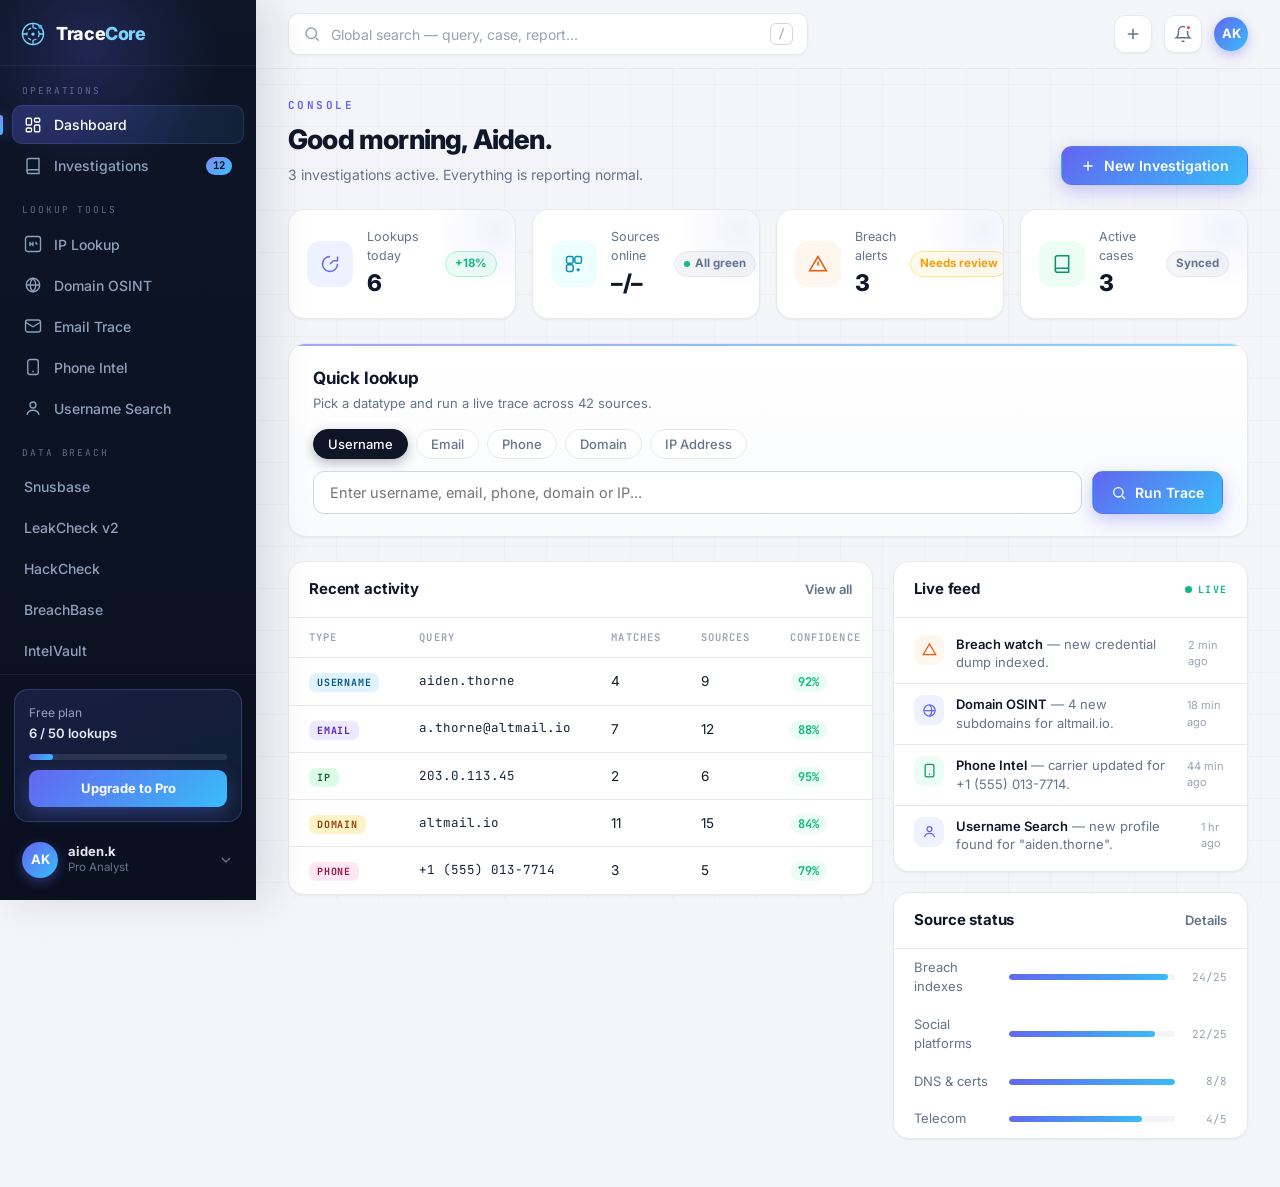
==== panel.html @ 1e5e0e25 "Add files via upload" ====
<!DOCTYPE html>
<html lang="en">

<head>
    <meta charset="UTF-8">
    <meta http-equiv="X-UA-Compatible" content="IE=edge">
    <meta name="viewport" content="width=device-width, initial-scale=1.0">
    <link rel="preconnect" href="https://fonts.googleapis.com">
    <link rel="preconnect" href="https://fonts.gstatic.com" crossorigin>
    <link href="https://fonts.googleapis.com/css2?family=Inter:wght@400;500;600;700;800&family=JetBrains+Mono:wght@400;500;700&display=swap" rel="stylesheet">
    <link rel="stylesheet" href="panel.css">
    <title>TraceCore — Console</title>
    <meta name="theme-color" content="#f6f7f9">
</head>

<body>
    <div class="bg-grid"></div>

    <aside class="sidebar" id="sidebar">
        <div class="side-brand">
            <span class="brand-mark">
                <svg viewBox="0 0 32 32" width="26" height="26" fill="none" aria-hidden="true">
                    <circle cx="16" cy="16" r="13" stroke="currentColor" stroke-width="1.6" />
                    <circle cx="16" cy="16" r="7.5" stroke="currentColor" stroke-width="1.6" stroke-dasharray="4 3" />
                    <circle cx="16" cy="16" r="2" fill="currentColor" />
                    <path d="M16 3v5M16 24v5M3 16h5M24 16h5" stroke="currentColor" stroke-width="1.6" stroke-linecap="round" />
                    <circle cx="25" cy="7" r="2.4" fill="#38bdf8" />
                </svg>
            </span>
            <span class="brand-text">Trace<span>Core</span></span>
        </div>

        <nav class="side-nav">
            <p class="nav-group">OPERATIONS</p>
            <a href="#" class="nav-item active" data-page="dashboard">
                <svg viewBox="0 0 24 24" width="18" height="18" fill="none" stroke="currentColor" stroke-width="1.8"><rect x="3" y="3" width="7" height="9" rx="1.5"/><rect x="14" y="3" width="7" height="5" rx="1.5"/><rect x="14" y="12" width="7" height="9" rx="1.5"/><rect x="3" y="16" width="7" height="5" rx="1.5"/></svg>
                <span>Dashboard</span>
            </a>
            <a href="#" class="nav-item" data-page="investigations">
                <svg viewBox="0 0 24 24" width="18" height="18" fill="none" stroke="currentColor" stroke-width="1.8"><path d="M4 19.5A2.5 2.5 0 0 1 6.5 17H20"/><path d="M6.5 2H20v20H6.5A2.5 2.5 0 0 1 4 19.5v-15A2.5 2.5 0 0 1 6.5 2z"/></svg>
                <span>Investigations</span>
                <span class="badge">12</span>
            </a>

            <p class="nav-group">LOOKUP TOOLS</p>
            <a href="#" class="nav-item" data-page="ip">
                <svg viewBox="0 0 24 24" width="18" height="18" fill="none" stroke="currentColor" stroke-width="1.8"><rect x="2" y="2" width="20" height="20" rx="3"/><path d="M8 9v6M12 9v6M16 9v3M8 12h4M16 12h2"/></svg>
                <span>IP Lookup</span>
            </a>
            <a href="#" class="nav-item" data-page="domain">
                <svg viewBox="0 0 24 24" width="18" height="18" fill="none" stroke="currentColor" stroke-width="1.8"><circle cx="12" cy="12" r="9"/><path d="M3 12h18M12 3c2.5 2.5 3.8 5.7 3.8 9S14.5 18.5 12 21c-2.5-2.5-3.8-5.7-3.8-9S9.5 5.5 12 3z"/></svg>
                <span>Domain OSINT</span>
            </a>
            <a href="#" class="nav-item" data-page="email">
                <svg viewBox="0 0 24 24" width="18" height="18" fill="none" stroke="currentColor" stroke-width="1.8"><rect x="2" y="4" width="20" height="16" rx="3"/><path d="m2 7 10 6 10-6"/></svg>
                <span>Email Trace</span>
            </a>
            <a href="#" class="nav-item" data-page="phone">
                <svg viewBox="0 0 24 24" width="18" height="18" fill="none" stroke="currentColor" stroke-width="1.8"><rect x="5" y="2" width="14" height="20" rx="3"/><path d="M11 18h2"/></svg>
                <span>Phone Intel</span>
            </a>
            <a href="#" class="nav-item" data-page="username">
                <svg viewBox="0 0 24 24" width="18" height="18" fill="none" stroke="currentColor" stroke-width="1.8"><circle cx="12" cy="8" r="4"/><path d="M4 21c.8-3.5 4-6 8-6s7.2 2.5 8 6"/></svg>
                <span>Username Search</span>
            </a>

            <p class="nav-group">DATA BREACH</p>
            <a href="#" class="nav-item" data-page="service" data-service="snusbase"><span>Snusbase</span></a>
            <a href="#" class="nav-item" data-page="service" data-service="leakcheck"><span>LeakCheck v2</span></a>
            <a href="#" class="nav-item" data-page="service" data-service="hackcheck"><span>HackCheck</span></a>
            <a href="#" class="nav-item" data-page="service" data-service="breachbase"><span>BreachBase</span></a>
            <a href="#" class="nav-item" data-page="service" data-service="intelvault"><span>IntelVault</span></a>
            <a href="#" class="nav-item" data-page="service" data-service="breachvip"><span>BreachVIP</span></a>
            <a href="#" class="nav-item" data-page="service" data-service="leakosint"><span>LeakOSINT</span></a>
            <a href="#" class="nav-item" data-page="service" data-service="cypher"><span>Cypher Dynamics</span></a>
            <a href="#" class="nav-item" data-page="service" data-service="dropbase"><span>Dropbase Search</span></a>
            <a href="#" class="nav-item" data-page="service" data-service="dropbase_osint"><span>Dropbase OSINT</span></a>
            <a href="#" class="nav-item" data-page="service" data-service="dumpcat"><span>Dump.cat</span></a>
            <a href="#" class="nav-item" data-page="service" data-service="intelx"><span>IntelX</span></a>
            <a href="#" class="nav-item" data-page="service" data-service="melissa"><span>MELISSA</span></a>

            <p class="nav-group">REGIONAL</p>
            <a href="#" class="nav-item" data-page="service" data-service="rutify_rut"><span>Rutify — RUT</span></a>
            <a href="#" class="nav-item" data-page="service" data-service="rutify_name"><span>Rutify — Name</span></a>
            <a href="#" class="nav-item" data-page="service" data-service="rutify_car"><span>Rutify — Vehicle</span></a>
            <a href="#" class="nav-item" data-page="service" data-service="rutify_sii"><span>Rutify — SII</span></a>
            <a href="#" class="nav-item" data-page="service" data-service="akula"><span>Akula Database</span></a>
            <a href="#" class="nav-item" data-page="service" data-service="leaksight"><span>LeakSight</span></a>

            <p class="nav-group">SOCIAL &amp; OSINT</p>
            <a href="#" class="nav-item" data-page="service" data-service="room101"><span>Room 101 (Reddit)</span></a>
            <a href="#" class="nav-item" data-page="service" data-service="room101_search"><span>Room 101 — Search</span></a>
            <a href="#" class="nav-item" data-page="service" data-service="oathnet-h"><span>OathNet — Holehe</span></a>
            <a href="#" class="nav-item" data-page="service" data-service="oathnet-g"><span>OathNet — GHunt</span></a>
            <a href="#" class="nav-item" data-page="service" data-service="oathnet-r"><span>OathNet — Roblox</span></a>
            <a href="#" class="nav-item" data-page="service" data-service="oathnet-x"><span>OathNet — Xbox</span></a>
            <a href="#" class="nav-item" data-page="service" data-service="oathnet-dr"><span>OathNet — Disc→Roblox</span></a>
            <a href="#" class="nav-item" data-page="service" data-service="oathnet-s"><span>OathNet — Steam</span></a>
            <a href="#" class="nav-item" data-page="service" data-service="oathnet-mc"><span>OathNet — Minecraft</span></a>
            <a href="#" class="nav-item" data-page="service" data-service="seon"><span>SEON — Email</span></a>
            <a href="#" class="nav-item" data-page="service" data-service="seon_phone"><span>SEON — Phone</span></a>
            <a href="#" class="nav-item" data-page="service" data-service="tiktokrecon"><span>TikTok Recon</span></a>

            <p class="nav-group">SPECIALIZED TOOLS</p>
            <a href="#" class="nav-item" data-page="service" data-service="inf0sec-leaks"><span>INF0SEC — Leaks</span></a>
            <a href="#" class="nav-item" data-page="service" data-service="inf0sec-discord"><span>INF0SEC — Discord</span></a>
            <a href="#" class="nav-item" data-page="service" data-service="inf0sec-npd"><span>INF0SEC — NPD</span></a>
            <a href="#" class="nav-item" data-page="service" data-service="inf0sec-domain"><span>INF0SEC — Domain</span></a>
            <a href="#" class="nav-item" data-page="service" data-service="inf0sec-username"><span>INF0SEC — Username</span></a>
            <a href="#" class="nav-item" data-page="service" data-service="inf0sec-hlr"><span>INF0SEC — HLR</span></a>
            <a href="#" class="nav-item" data-page="service" data-service="inf0sec-cfx"><span>INF0SEC — CFX</span></a>
            <a href="#" class="nav-item" data-page="service" data-service="shodan-host"><span>Shodan — Host</span></a>
            <a href="#" class="nav-item" data-page="service" data-service="shodan-search"><span>Shodan — Search</span></a>
            <a href="#" class="nav-item" data-page="service" data-service="shodan-dns"><span>Shodan — DNS</span></a>
            <a href="#" class="nav-item" data-page="service" data-service="shodan-exploits"><span>Shodan — Exploits</span></a>
            <a href="#" class="nav-item" data-page="service" data-service="shodan-honey"><span>Shodan — Honeyscore</span></a>
            <a href="#" class="nav-item" data-page="service" data-service="shodan-ports"><span>Shodan — Ports</span></a>
            <a href="#" class="nav-item" data-page="service" data-service="shodan-protocols"><span>Shodan — Protocols</span></a>
            <a href="#" class="nav-item" data-page="service" data-service="shodan-api"><span>Shodan — API Info</span></a>
            <a href="#" class="nav-item" data-page="service" data-service="intelfetch-gh"><span>IntelFetch — GitHub</span></a>
            <a href="#" class="nav-item" data-page="service" data-service="intelfetch-disc"><span>IntelFetch — Discord</span></a>
            <a href="#" class="nav-item" data-page="service" data-service="intelfetch-ip"><span>IntelFetch — IP</span></a>
            <a href="#" class="nav-item" data-page="service" data-service="intelfetch-court"><span>IntelFetch — Courts</span></a>
            <a href="#" class="nav-item" data-page="service" data-service="intelfetch-mc"><span>IntelFetch — Minecraft</span></a>
            <a href="#" class="nav-item" data-page="service" data-service="intelfetch-dom"><span>IntelFetch — Domain</span></a>
            <a href="#" class="nav-item" data-page="service" data-service="intelfetch-fb"><span>IntelFetch — Fetchbase</span></a>
            <a href="#" class="nav-item" data-page="service" data-service="intelfetch-ent"><span>IntelFetch — Enterprise</span></a>
            <a href="#" class="nav-item" data-page="service" data-service="intelfetch-npd"><span>IntelFetch — NPD</span></a>
            <a href="#" class="nav-item" data-page="service" data-service="intelfetch-crypto"><span>IntelFetch — Crypto</span></a>

            <p class="nav-group">USER LOOKUPS</p>
            <a href="#" class="nav-item" data-page="service" data-service="genesis-disc"><span>Genesis — Discord</span></a>
            <a href="#" class="nav-item" data-page="service" data-service="genesis-steam"><span>Genesis — Steam</span></a>
            <a href="#" class="nav-item" data-page="service" data-service="github-ue"><span>GitHub — User->Email</span></a>
            <a href="#" class="nav-item" data-page="service" data-service="github-eu"><span>GitHub — Email->User</span></a>
            <a href="#" class="nav-item" data-page="service" data-service="minecraft"><span>Minecraft OSINT</span></a>
            <a href="#" class="nav-item" data-page="service" data-service="discord-monitor"><span>Discord Monitor</span></a>

            <p class="nav-group">MONITORING</p>
            <a href="#" class="nav-item" data-page="breach">
                <svg viewBox="0 0 24 24" width="18" height="18" fill="none" stroke="currentColor" stroke-width="1.8"><path d="M12 3 2 20h20L12 3z"/><path d="M12 9v5M12 17.5v.01"/></svg>
                <span>Breach Monitor</span>
                <span class="badge warn">3</span>
            </a>
            <a href="#" class="nav-item" data-page="reports">
                <svg viewBox="0 0 24 24" width="18" height="18" fill="none" stroke="currentColor" stroke-width="1.8"><path d="M4 19.5A2.5 2.5 0 0 1 6.5 17H20V2H6.5A2.5 2.5 0 0 0 4 4.5v15z"/><path d="M8 7h8M8 11h8M8 15h5"/></svg>
                <span>Reports</span>
            </a>

            <p class="nav-group">SYSTEM</p>
            <a href="#" class="nav-item" data-page="api">
                <svg viewBox="0 0 24 24" width="18" height="18" fill="none" stroke="currentColor" stroke-width="1.8"><path d="m8 6-6 6 6 6M16 6l6 6-6 6"/></svg>
                <span>API &amp; Keys</span>
            </a>
            <a href="#" class="nav-item" data-page="settings">
                <svg viewBox="0 0 24 24" width="18" height="18" fill="none" stroke="currentColor" stroke-width="1.8"><circle cx="12" cy="12" r="3"/><path d="M19.4 15a1.65 1.65 0 0 0 .33 1.82l.06.06a2 2 0 1 1-2.83 2.83l-.06-.06a1.65 1.65 0 0 0-1.82-.33 1.65 1.65 0 0 0-1 1.51V21a2 2 0 1 1-4 0v-.09a1.65 1.65 0 0 0-1-1.51 1.65 1.65 0 0 0-1.82.33l-.06.06a2 2 0 1 1-2.83-2.83l.06-.06a1.65 1.65 0 0 0 .33-1.82 1.65 1.65 0 0 0-1.51-1H3a2 2 0 1 1 0-4h.09a1.65 1.65 0 0 0 1.51-1 1.65 1.65 0 0 0-.33-1.82l-.06-.06a2 2 0 1 1 2.83-2.83l.06.06a1.65 1.65 0 0 0 1.82.33h.01a1.65 1.65 0 0 0 1-1.51V3a2 2 0 1 1 4 0v.09a1.65 1.65 0 0 0 1 1.51 1.65 1.65 0 0 0 1.82-.33l.06-.06a2 2 0 1 1 2.83 2.83l-.06.06a1.65 1.65 0 0 0-.33 1.82v.01a1.65 1.65 0 0 0 1.51 1H21a2 2 0 1 1 0 4h-.09a1.65 1.65 0 0 0-1.51 1z"/></svg>
                <span>Settings</span>
            </a>
        </nav>

        <div class="side-foot">
            <div class="upgrade-card">
                <p>Free plan</p>
                <strong>6 / 50 lookups</strong>
                <div class="usage-track"><span></span></div>
                <a href="#" class="upgrade-btn">Upgrade to Pro</a>
            </div>
            <div class="side-user">
                <span class="avatar">AK</span>
                <div>
                    <strong>aiden.k</strong>
                    <p>Pro Analyst</p>
                </div>
                <svg viewBox="0 0 24 24" width="16" height="16" fill="none" stroke="currentColor" stroke-width="2"><path d="m6 9 6 6 6-6"/></svg>
            </div>
        </div>
    </aside>

    <div class="overlay" id="overlay"></div>

    <main class="main">
        <header class="topbar">
            <button class="menu-btn" id="menuBtn" aria-label="Menu">
                <svg viewBox="0 0 24 24" width="22" height="22" fill="none" stroke="currentColor" stroke-width="2"><path d="M4 6h16M4 12h16M4 18h16"/></svg>
            </button>
            <div class="search">
                <svg viewBox="0 0 24 24" width="18" height="18" fill="none" stroke="currentColor" stroke-width="2"><circle cx="11" cy="11" r="7"/><path d="m21 21-4-4"/></svg>
                <input type="text" placeholder="Global search — query, case, report..." id="globalSearch">
                <span class="kbd">/</span>
            </div>
            <div class="top-actions">
                <button class="top-btn" id="newInvestBtn" aria-label="New investigation">
                    <svg viewBox="0 0 24 24" width="18" height="18" fill="none" stroke="currentColor" stroke-width="2"><path d="M12 5v14M5 12h14"/></svg>
                </button>
                <div class="notif-wrap">
                    <button class="top-btn" id="notifBtn" aria-label="Notifications">
                        <svg viewBox="0 0 24 24" width="18" height="18" fill="none" stroke="currentColor" stroke-width="2"><path d="M18 8a6 6 0 1 0-12 0c0 7-3 9-3 9h18s-3-2-3-9"/><path d="M13.7 21a2 2 0 0 1-3.4 0"/></svg>
                        <span class="notif-dot"></span>
                    </button>
                    <div class="notif-pop" id="notifPop">
                        <p class="pop-title">Notifications</p>
                        <div class="notif-item"><span class="nl-dot warn"></span><div><strong>Breach alert</strong><p>3 new credentials linked to "aiden.thorne"</p><small>2 min ago</small></div></div>
                        <div class="notif-item"><span class="nl-dot info"></span><div><strong>Sources synced</strong><p>42/42 integrations reporting</p><small>1 hr ago</small></div></div>
                        <div class="notif-item"><span class="nl-dot ok"></span><div><strong>Report ready</strong><p>Dossier A-221 exported as PDF</p><small>3 hrs ago</small></div></div>
                    </div>
                </div>
                <span class="avatar sm">AK</span>
            </div>
        </header>

        <!-- ============ DASHBOARD ============ -->
        <section class="page active" id="page-dashboard">
            <div class="page-head">
                <div>
                    <p class="eyebrow">CONSOLE</p>
                    <h1>Good morning, Aiden.</h1>
                    <p class="page-sub">3 investigations active. Everything is reporting normal.</p>
                </div>
                <button class="btn btn-primary" id="newInvTop">
                    <svg viewBox="0 0 24 24" width="16" height="16" fill="none" stroke="currentColor" stroke-width="2"><path d="M12 5v14M5 12h14"/></svg>
                    New Investigation
                </button>
            </div>

            <div class="stat-grid">
                <div class="stat-card">
                    <div class="stat-ic ic-a">
                        <svg viewBox="0 0 24 24" width="20" height="20" fill="none" stroke="currentColor" stroke-width="1.8"><path d="M21 12a9 9 0 1 1-9-9"/><path d="M12 12 16 8M21 3v5h-5"/></svg>
                    </div>
                    <div class="stat-meta"><span>Lookups today</span><strong id="lookupCount">6</strong></div>
                    <div class="stat-trend up">+18%</div>
                </div>
                <div class="stat-card">
                    <div class="stat-ic ic-b">
                        <svg viewBox="0 0 24 24" width="20" height="20" fill="none" stroke="currentColor" stroke-width="1.8"><rect x="3" y="3" width="8" height="8" rx="2"/><rect x="13" y="3" width="8" height="8" rx="2"/><rect x="3" y="13" width="8" height="8" rx="2"/><path d="M17 17v4M15 19h4"/></svg>
                    </div>
                    <div class="stat-meta"><span>Sources online</span><strong id="sourcesOnlineStat">42/42</strong></div>
                    <div class="stat-trend ok" id="sourcesTrend"><span class="td-dot"></span>All green</div>
                </div>
                <div class="stat-card">
                    <div class="stat-ic ic-c">
                        <svg viewBox="0 0 24 24" width="20" height="20" fill="none" stroke="currentColor" stroke-width="1.8"><path d="M12 3 2 20h20L12 3z"/><path d="M12 9v5M12 17.5v.01"/></svg>
                    </div>
                    <div class="stat-meta"><span>Breach alerts</span><strong>3</strong></div>
                    <div class="stat-trend warn">Needs review</div>
                </div>
                <div class="stat-card">
                    <div class="stat-ic ic-d">
                        <svg viewBox="0 0 24 24" width="20" height="20" fill="none" stroke="currentColor" stroke-width="1.8"><path d="M4 19.5A2.5 2.5 0 0 1 6.5 17H20"/><path d="M6.5 2H20v20H6.5A2.5 2.5 0 0 1 4 19.5v-15A2.5 2.5 0 0 1 6.5 2z"/></svg>
                    </div>
                    <div class="stat-meta"><span>Active cases</span><strong>3</strong></div>
                    <div class="stat-trend ok">Synced</div>
                </div>
            </div>

            <div class="quick-lookup">
                <div class="ql-head">
                    <div>
                        <h2>Quick lookup</h2>
                        <p>Pick a datatype and run a live trace across 42 sources.</p>
                    </div>
                </div>
                <div class="ql-types">
                    <button class="chip active" data-type="username">Username</button>
                    <button class="chip" data-type="email">Email</button>
                    <button class="chip" data-type="phone">Phone</button>
                    <button class="chip" data-type="domain">Domain</button>
                    <button class="chip" data-type="ip">IP Address</button>
                </div>
                <div class="ql-row">
                    <input type="text" id="lookupInput" placeholder="Enter username, email, phone, domain or IP...">
                    <button class="btn btn-primary" id="lookupBtn">
                        <svg viewBox="0 0 24 24" width="16" height="16" fill="none" stroke="currentColor" stroke-width="2"><circle cx="11" cy="11" r="7"/><path d="m21 21-4-4"/></svg>
                        Run Trace
                    </button>
                </div>
            </div>

            <div class="content-grid">
                <div class="panel recent">
                    <div class="panel-head">
                        <h2>Recent activity</h2>
                        <a href="#" class="panel-link" data-goto="investigations">View all</a>
                    </div>
                    <div class="table-wrap">
                        <table>
                            <thead>
                                <tr>
                                    <th>Type</th>
                                    <th>Query</th>
                                    <th>Matches</th>
                                    <th>Sources</th>
                                    <th>Confidence</th>
                                    <th>Time</th>
                                </tr>
                            </thead>
                            <tbody id="activityBody">
                                <tr>
                                    <td><span class="tag tag-user">USERNAME</span></td>
                                    <td class="mono">aiden.thorne</td>
                                    <td>4</td>
                                    <td>9</td>
                                    <td><span class="conf">92%</span></td>
                                    <td class="muted">2 min</td>
                                </tr>
                                <tr>
                                    <td><span class="tag tag-email">EMAIL</span></td>
                                    <td class="mono">a.thorne@altmail.io</td>
                                    <td>7</td>
                                    <td>12</td>
                                    <td><span class="conf">88%</span></td>
                                    <td class="muted">14 min</td>
                                </tr>
                                <tr>
                                    <td><span class="tag tag-ip">IP</span></td>
                                    <td class="mono">203.0.113.45</td>
                                    <td>2</td>
                                    <td>6</td>
                                    <td><span class="conf">95%</span></td>
                                    <td class="muted">32 min</td>
                                </tr>
                                <tr>
                                    <td><span class="tag tag-domain">DOMAIN</span></td>
                                    <td class="mono">altmail.io</td>
                                    <td>11</td>
                                    <td>15</td>
                                    <td><span class="conf">84%</span></td>
                                    <td class="muted">1 hr</td>
                                </tr>
                                <tr>
                                    <td><span class="tag tag-phone">PHONE</span></td>
                                    <td class="mono">+1 (555) 013-7714</td>
                                    <td>3</td>
                                    <td>5</td>
                                    <td><span class="conf">79%</span></td>
                                    <td class="muted">2 hr</td>
                                </tr>
                            </tbody>
                        </table>
                    </div>
                </div>

                <div class="side-col">
                    <div class="panel live">
                        <div class="panel-head">
                            <h2>Live feed</h2>
                            <span class="live-tag"><i></i>LIVE</span>
                        </div>
                        <div class="feed" id="liveFeed">
                            <div class="feed-item">
                                <span class="feed-ic fc-warn">
                                    <svg viewBox="0 0 24 24" width="15" height="15" fill="none" stroke="currentColor" stroke-width="2"><path d="M12 3 2 20h20L12 3z"/></svg>
                                </span>
                                <p><strong>Breach watch</strong> — new credential dump indexed.</p>
                                <small>2 min ago</small>
                            </div>
                            <div class="feed-item">
                                <span class="feed-ic fc-info">
                                    <svg viewBox="0 0 24 24" width="15" height="15" fill="none" stroke="currentColor" stroke-width="2"><circle cx="12" cy="12" r="9"/><path d="M3 12h18M12 3c2.5 2.5 3.8 5.7 3.8 9S14.5 18.5 12 21"/></svg>
                                </span>
                                <p><strong>Domain OSINT</strong> — 4 new subdomains for altmail.io.</p>
                                <small>18 min ago</small>
                            </div>
                            <div class="feed-item">
                                <span class="feed-ic fc-ok">
                                    <svg viewBox="0 0 24 24" width="15" height="15" fill="none" stroke="currentColor" stroke-width="2"><rect x="5" y="2" width="14" height="20" rx="3"/><path d="M11 18h2"/></svg>
                                </span>
                                <p><strong>Phone Intel</strong> — carrier updated for +1 (555) 013-7714.</p>
                                <small>44 min ago</small>
                            </div>
                            <div class="feed-item">
                                <span class="feed-ic fc-info">
                                    <svg viewBox="0 0 24 24" width="15" height="15" fill="none" stroke="currentColor" stroke-width="2"><circle cx="12" cy="8" r="4"/><path d="M4 21c.8-3.5 4-6 8-6s7.2 2.5 8 6"/></svg>
                                </span>
                                <p><strong>Username Search</strong> — new profile found for "aiden.thorne".</p>
                                <small>1 hr ago</small>
                            </div>
                        </div>
                    </div>

                    <div class="panel sources">
                        <div class="panel-head">
                            <h2>Source status</h2>
                            <a href="#" class="panel-link" data-goto="api">Details</a>
                        </div>
                        <div id="sourceStatusPanel">
                            <div class="src-row"><span>Breach indexes</span><i class="src-bar"><b style="width:96%"></b></i><small>24/25</small></div>
                            <div class="src-row"><span>Social platforms</span><i class="src-bar"><b style="width:88%"></b></i><small>22/25</small></div>
                            <div class="src-row"><span>DNS &amp; certs</span><i class="src-bar"><b style="width:100%"></b></i><small>8/8</small></div>
                            <div class="src-row"><span>Telecom</span><i class="src-bar"><b style="width:80%"></b></i><small>4/5</small></div>
                        </div>
                    </div>
                </div>
            </div>
        </section>

        <!-- ============ INVESTIGATIONS ============ -->
        <section class="page" id="page-investigations">
            <div class="page-head">
                <div>
                    <p class="eyebrow">OPERATIONS</p>
                    <h1>Investigations</h1>
                    <p class="page-sub">Track targets, dossiers and coverage across your active cases.</p>
                </div>
                <button class="btn btn-primary" data-new-case>
                    <svg viewBox="0 0 24 24" width="16" height="16" fill="none" stroke="currentColor" stroke-width="2"><path d="M12 5v14M5 12h14"/></svg>
                    New Investigation
                </button>
            </div>

            <div class="case-grid" id="caseGrid">
                <div class="case-card">
                    <div class="case-top">
                        <span class="case-id">A-221</span>
                        <span class="badge-st status-active"><span class="sd"></span>ACTIVE</span>
                    </div>
                    <h3>Operation Nightshade</h3>
                    <p class="case-desc">Username &amp; infrastructure mapping of suspected account farm.</p>
                    <div class="case-meta">
                        <div><span>Target</span><strong class="mono">aiden.thorne</strong></div>
                        <div><span>Type</span><strong>Username</strong></div>
                    </div>
                    <div class="case-progress"><i><b style="width:68%"></b></i><small>68% coverage</small></div>
                    <div class="case-foot"><span class="muted">Updated 2 min ago</span><button class="icon-btn" data-goto="username">Open</button></div>
                </div>
                <div class="case-card">
                    <div class="case-top">
                        <span class="case-id">A-218</span>
                        <span class="badge-st status-active"><span class="sd"></span>ACTIVE</span>
                    </div>
                    <h3>Mailbox Scrub</h3>
                    <p class="case-desc">Email-to-account correlation and breach exposure review.</p>
                    <div class="case-meta">
                        <div><span>Target</span><strong class="mono">a.thorne@altmail.io</strong></div>
                        <div><span>Type</span><strong>Email</strong></div>
                    </div>
                    <div class="case-progress"><i><b style="width:44%"></b></i><small>44% coverage</small></div>
                    <div class="case-foot"><span class="muted">Updated 14 min ago</span><button class="icon-btn" data-goto="email">Open</button></div>
                </div>
                <div class="case-card">
                    <div class="case-top">
                        <span class="case-id">A-214</span>
                        <span class="badge-st status-wait"><span class="sd"></span>WAITING</span>
                    </div>
                    <h3>Relay Triangulation</h3>
                    <p class="case-desc">IP/ASN cluster analysis awaiting new telemetry window.</p>
                    <div class="case-meta">
                        <div><span>Target</span><strong class="mono">203.0.113.45</strong></div>
                        <div><span>Type</span><strong>IP</strong></div>
                    </div>
                    <div class="case-progress"><i><b style="width:81%"></b></i><small>81% coverage</small></div>
                    <div class="case-foot"><span class="muted">Updated 32 min ago</span><button class="icon-btn" data-goto="ip">Open</button></div>
                </div>
                <div class="case-card">
                    <div class="case-top">
                        <span class="case-id">A-207</span>
                        <span class="badge-st status-closed"><span class="sd"></span>CLOSED</span>
                    </div>
                    <h3>Cert Cartography</h3>
                    <p class="case-desc">Subdomain and certificate enumeration for altmail.io.</p>
                    <div class="case-meta">
                        <div><span>Target</span><strong class="mono">altmail.io</strong></div>
                        <div><span>Type</span><strong>Domain</strong></div>
                    </div>
                    <div class="case-progress"><i><b style="width:100%"></b></i><small>100% coverage</small></div>
                    <div class="case-foot"><span class="muted">Closed 2 days ago</span><button class="icon-btn" data-goto="reports">View</button></div>
                </div>
            </div>
        </section>

        <!-- ============ TOOL PAGES ============ -->
        <section class="page tool-page" id="page-ip">
            <div class="page-head">
                <div>
                    <p class="eyebrow">LOOKUP TOOLS</p>
                    <h1>IP Lookup</h1>
                    <p class="page-sub">Geolocation, ASN, proxy flags and passive DNS for any address.</p>
                </div>
            </div>
            <div class="tool-layout">
                <div class="tool-input">
                    <div class="tool-form">
                        <div class="tool-label"><span class="dot-ic">IP</span><h3>Query an address</h3></div>
                        <div class="tool-row">
                            <input type="text" class="tool-input" data-query="ip" placeholder="e.g. 203.0.113.45">
                            <button class="btn btn-primary run-btn" data-tool="ip">Trace</button>
                        </div>
                        <div class="example-chips">
                            <button class="ex" data-tool="ip">203.0.113.45</button>
                            <button class="ex" data-tool="ip">198.51.100.22</button>
                            <button class="ex" data-tool="ip">192.0.2.141</button>
                        </div>
                    </div>
                    <div class="tool-tip">
                        <svg viewBox="0 0 24 24" width="16" height="16" fill="none" stroke="currentColor" stroke-width="2"><circle cx="12" cy="12" r="9"/><path d="M12 8v4M12 16v.01"/></svg>
                        Traces resolve through our anonymized relay grid. Your source IP is never exposed.
                    </div>
                </div>
                <div class="tool-result" id="result-ip">
                    <div class="result-empty">
                        <svg viewBox="0 0 24 24" width="34" height="34" fill="none" stroke="currentColor" stroke-width="1.6"><rect x="2" y="2" width="20" height="20" rx="3"/><path d="M8 9v6M12 9v6M16 9v3M8 12h4M16 12h2"/></svg>
                        <h3>Run a trace to see results</h3>
                        <p>Geolocation, ASN, open ports and related infrastructure will appear here.</p>
                    </div>
                </div>
            </div>
        </section>

        <section class="page tool-page" id="page-domain">
            <div class="page-head">
                <div>
                    <p class="eyebrow">LOOKUP TOOLS</p>
                    <h1>Domain OSINT</h1>
                    <p class="page-sub">WHOIS history, DNS records, subdomains and cert transparency.</p>
                </div>
            </div>
            <div class="tool-layout">
                <div class="tool-input">
                    <div class="tool-form">
                        <div class="tool-label"><span class="dot-ic">DM</span><h3>Query a domain</h3></div>
                        <div class="tool-row">
                            <input type="text" class="tool-input" data-query="domain" placeholder="e.g. altmail.io">
                            <button class="btn btn-primary run-btn" data-tool="domain">Trace</button>
                        </div>
                        <div class="example-chips">
                            <button class="ex" data-tool="domain">altmail.io</button>
                            <button class="ex" data-tool="domain">darksurf.io</button>
                            <button class="ex" data-tool="domain">netscope.example</button>
                        </div>
                    </div>
                    <div class="tool-tip">
                        <svg viewBox="0 0 24 24" width="16" height="16" fill="none" stroke="currentColor" stroke-width="2"><circle cx="12" cy="12" r="9"/><path d="M12 8v4M12 16v.01"/></svg>
                        Combines WHOIS, passive DNS, crt.sh and live resolvers into one dossier.
                    </div>
                </div>
                <div class="tool-result" id="result-domain">
                    <div class="result-empty">
                        <svg viewBox="0 0 24 24" width="34" height="34" fill="none" stroke="currentColor" stroke-width="1.6"><circle cx="12" cy="12" r="9"/><path d="M3 12h18M12 3c2.5 2.5 3.8 5.7 3.8 9S14.5 18.5 12 21c-2.5-2.5-3.8-5.7-3.8-9S9.5 5.5 12 3z"/></svg>
                        <h3>Run a trace to see results</h3>
                        <p>Registrar, DNS records, subdomains and certs will appear here.</p>
                    </div>
                </div>
            </div>
        </section>

        <section class="page tool-page" id="page-email">
            <div class="page-head">
                <div>
                    <p class="eyebrow">LOOKUP TOOLS</p>
                    <h1>Email Trace</h1>
                    <p class="page-sub">Domain provenance, breach exposure and linked accounts.</p>
                </div>
            </div>
            <div class="tool-layout">
                <div class="tool-input">
                    <div class="tool-form">
                        <div class="tool-label"><span class="dot-ic">EM</span><h3>Query an email</h3></div>
                        <div class="tool-row">
                            <input type="text" class="tool-input" data-query="email" placeholder="e.g. a.thorne@altmail.io">
                            <button class="btn btn-primary run-btn" data-tool="email">Trace</button>
                        </div>
                        <div class="example-chips">
                            <button class="ex" data-tool="email">a.thorne@altmail.io</button>
                            <button class="ex" data-tool="email">m.vega@corpmail.com</button>
                            <button class="ex" data-tool="email">tracer_7@anonbox.org</button>
                        </div>
                    </div>
                    <div class="tool-tip">
                        <svg viewBox="0 0 24 24" width="16" height="16" fill="none" stroke="currentColor" stroke-width="2"><circle cx="12" cy="12" r="9"/><path d="M12 8v4M12 16v.01"/></svg>
                        Identities are matched across breach indexes and account registries.
                    </div>
                </div>
                <div class="tool-result" id="result-email">
                    <div class="result-empty">
                        <svg viewBox="0 0 24 24" width="34" height="34" fill="none" stroke="currentColor" stroke-width="1.6"><rect x="2" y="4" width="20" height="16" rx="3"/><path d="m2 7 10 6 10-6"/></svg>
                        <h3>Run a trace to see results</h3>
                        <p>Provider, breach status and linked accounts will appear here.</p>
                    </div>
                </div>
            </div>
        </section>

        <section class="page tool-page" id="page-phone">
            <div class="page-head">
                <div>
                    <p class="eyebrow">LOOKUP TOOLS</p>
                    <h1>Phone Intel</h1>
                    <p class="page-sub">Carrier, geography, spam reputation and linked accounts.</p>
                </div>
            </div>
            <div class="tool-layout">
                <div class="tool-input">
                    <div class="tool-form">
                        <div class="tool-label"><span class="dot-ic">PH</span><h3>Query a number</h3></div>
                        <div class="tool-row">
                            <input type="text" class="tool-input" data-query="phone" placeholder="e.g. +1 (555) 013-7714">
                            <button class="btn btn-primary run-btn" data-tool="phone">Trace</button>
                        </div>
                        <div class="example-chips">
                            <button class="ex" data-tool="phone">+1 (555) 013-7714</button>
                            <button class="ex" data-tool="phone">+44 20 7946 0958</button>
                            <button class="ex" data-tool="phone">+49 151 2233 4477</button>
                        </div>
                    </div>
                    <div class="tool-tip">
                        <svg viewBox="0 0 24 24" width="16" height="16" fill="none" stroke="currentColor" stroke-width="2"><circle cx="12" cy="12" r="9"/><path d="M12 8v4M12 16v.01"/></svg>
                        Telecom metadata only — no call or message content is ever accessed.
                    </div>
                </div>
                <div class="tool-result" id="result-phone">
                    <div class="result-empty">
                        <svg viewBox="0 0 24 24" width="34" height="34" fill="none" stroke="currentColor" stroke-width="1.6"><rect x="5" y="2" width="14" height="20" rx="3"/><path d="M11 18h2"/></svg>
                        <h3>Run a trace to see results</h3>
                        <p>Carrier, region and account mappings will appear here.</p>
                    </div>
                </div>
            </div>
        </section>

        <section class="page tool-page" id="page-username">
            <div class="page-head">
                <div>
                    <p class="eyebrow">LOOKUP TOOLS</p>
                    <h1>Username Search</h1>
                    <p class="page-sub">Resolve a handle across 200+ platforms and surface profiles.</p>
                </div>
            </div>
            <div class="tool-layout">
                <div class="tool-input">
                    <div class="tool-form">
                        <div class="tool-label"><span class="dot-ic">US</span><h3>Query a handle</h3></div>
                        <div class="tool-row">
                            <input type="text" class="tool-input" data-query="username" placeholder="e.g. aiden.thorne">
                            <button class="btn btn-primary run-btn" data-tool="username">Trace</button>
                        </div>
                        <div class="example-chips">
                            <button class="ex" data-tool="username">aiden.thorne</button>
                            <button class="ex" data-tool="username">ghostwire</button>
                            <button class="ex" data-tool="username">sapphire.lee</button>
                        </div>
                    </div>
                    <div class="tool-tip">
                        <svg viewBox="0 0 24 24" width="16" height="16" fill="none" stroke="currentColor" stroke-width="2"><circle cx="12" cy="12" r="9"/><path d="M12 8v4M12 16v.01"/></svg>
                        Scans 200+ platforms for matching handles and profile footprints.
                    </div>
                </div>
                <div class="tool-result" id="result-username">
                    <div class="result-empty">
                        <svg viewBox="0 0 24 24" width="34" height="34" fill="none" stroke="currentColor" stroke-width="1.6"><circle cx="12" cy="8" r="4"/><path d="M4 21c.8-3.5 4-6 8-6s7.2 2.5 8 6"/></svg>
                        <h3>Run a trace to see results</h3>
                        <p>Matched platforms, profile metadata and confidence will appear here.</p>
                    </div>
                </div>
            </div>
        </section>

        <!-- ============ BREACH MONITOR ============ -->
        <section class="page" id="page-breach">
            <div class="page-head">
                <div>
                    <p class="eyebrow">MONITORING</p>
                    <h1>Breach Monitor</h1>
                    <p class="page-sub">Continuous exposure alerts across breach indexes and paste sites.</p>
                </div>
                <button class="btn btn-ghost">
                    <svg viewBox="0 0 24 24" width="16" height="16" fill="none" stroke="currentColor" stroke-width="2"><path d="M3 12a9 9 0 0 1 18 0"/><path d="M3 12a9 9 0 0 0 18 0M12 3v3M12 18v3"/></svg>
                    Add monitor
                </button>
            </div>
            <div class="stat-grid four">
                <div class="stat-card">
                    <div class="stat-ic ic-c"><svg viewBox="0 0 24 24" width="20" height="20" fill="none" stroke="currentColor" stroke-width="1.8"><path d="M12 3 2 20h20L12 3z"/><path d="M12 9v5M12 17.5v.01"/></svg></div>
                    <div class="stat-meta"><span>Active alerts</span><strong>3</strong></div>
                    <div class="stat-trend warn">Open</div>
                </div>
                <div class="stat-card">
                    <div class="stat-ic ic-b"><svg viewBox="0 0 24 24" width="20" height="20" fill="none" stroke="currentColor" stroke-width="1.8"><path d="M22 12h-4l-3 9L9 3l-3 9H2"/></svg></div>
                    <div class="stat-meta"><span>Exposures found</span><strong>1,284</strong></div>
                    <div class="stat-trend up">+9 today</div>
                </div>
                <div class="stat-card">
                    <div class="stat-ic ic-a"><svg viewBox="0 0 24 24" width="20" height="20" fill="none" stroke="currentColor" stroke-width="1.8"><circle cx="12" cy="12" r="9"/><path d="M12 3v9l5 3"/></svg></div>
                    <div class="stat-meta"><span>Monitored targets</span><strong>47</strong></div>
                    <div class="stat-trend ok">Watching</div>
                </div>
                <div class="stat-card">
                    <div class="stat-ic ic-d"><svg viewBox="0 0 24 24" width="20" height="20" fill="none" stroke="currentColor" stroke-width="1.8"><path d="M12 20V10M6 20V4M18 20v-6"/></svg></div>
                    <div class="stat-meta"><span>Last sweep</span><strong>4 min</strong></div>
                    <div class="stat-trend ok">Scheduled</div>
                </div>
            </div>

            <div class="alert-list">
                <div class="alert-card sev-high">
                    <div class="sev-bar"></div>
                    <div class="alert-body">
                        <div class="alert-top"><span class="sev-tag">HIGH</span><h3>Credential dump</h3><span class="muted">Today · 02:14 UTC</span></div>
                        <p class="alert-desc">Email <span class="mono">a.thorne@altmail.io</span> appears in a fresh password list shared across 3 paste sites.</p>
                        <div class="alert-meta">
                            <span class="mono-chip">altmail breach v12</span>
                            <span class="mono-chip">hashed + plaintext</span>
                            <button class="icon-btn" data-goto="email">Open trace</button>
                        </div>
                    </div>
                </div>
                <div class="alert-card sev-med">
                    <div class="sev-bar"></div>
                    <div class="alert-body">
                        <div class="alert-top"><span class="sev-tag">MEDIUM</span><h3>Phone exposure</h3><span class="muted">Yesterday · 19:40 UTC</span></div>
                        <p class="alert-desc">Number <span class="mono">+1 (555) 013-7714</span> linked to a marketing-opt database sold on a grey forum.</p>
                        <div class="alert-meta">
                            <span class="mono-chip">leadgen export</span>
                            <button class="icon-btn" data-goto="phone">Open trace</button>
                        </div>
                    </div>
                </div>
                <div class="alert-card sev-low">
                    <div class="sev-bar"></div>
                    <div class="alert-body">
                        <div class="alert-top"><span class="sev-tag">LOW</span><h3>Alias discovery</h3><span class="muted">3 days ago · 08:05 UTC</span></div>
                        <p class="alert-desc">New account using handle <span class="mono">ghostwire</span> matches age + geo fingerprint of monitored target.</p>
                        <div class="alert-meta">
                            <span class="mono-chip">social scrape</span>
                            <button class="icon-btn" data-goto="username">Open trace</button>
                        </div>
                    </div>
                </div>
            </div>
        </section>

        <!-- ============ REPORTS ============ -->
        <section class="page" id="page-reports">
            <div class="page-head">
                <div>
                    <p class="eyebrow">OPERATIONS</p>
                    <h1>Reports</h1>
                    <p class="page-sub">Generated dossiers with full chain-of-custody timestamps.</p>
                </div>
                <button class="btn btn-ghost">
                    <svg viewBox="0 0 24 24" width="16" height="16" fill="none" stroke="currentColor" stroke-width="2"><path d="M12 5v14M5 12h14"/></svg>
                    New template
                </button>
            </div>
            <div class="report-grid">
                <div class="report-card">
                    <div class="report-ic"><svg viewBox="0 0 24 24" width="20" height="20" fill="none" stroke="currentColor" stroke-width="1.8"><path d="M4 19.5A2.5 2.5 0 0 1 6.5 17H20V2H6.5A2.5 2.5 0 0 0 4 4.5v15z"/><path d="M8 7h8M8 11h8M8 15h5"/></svg></div>
                    <div class="report-meta">
                        <h3>Dossier A-221 — Nightshade</h3>
                        <p>Username · 4 platforms · 9 sources</p>
                        <div class="report-foot"><span class="muted">PDF · 2.4 MB · Today 09:12</span></div>
                    </div>
                    <button class="btn btn-ghost sm" data-dl="Dossier A-221">Download</button>
                </div>
                <div class="report-card">
                    <div class="report-ic"><svg viewBox="0 0 24 24" width="20" height="20" fill="none" stroke="currentColor" stroke-width="1.8"><path d="M4 19.5A2.5 2.5 0 0 1 6.5 17H20V2H6.5A2.5 2.5 0 0 0 4 4.5v15z"/><path d="M8 7h8M8 11h8M8 15h5"/></svg></div>
                    <div class="report-meta">
                        <h3>Mailbox Scrub — exposure review</h3>
                        <p>Email · 7 records · 12 sources</p>
                        <div class="report-foot"><span class="muted">PDF · 1.1 MB · Yesterday 17:30</span></div>
                    </div>
                    <button class="btn btn-ghost sm" data-dl="Mailbox Scrub">Download</button>
                </div>
                <div class="report-card">
                    <div class="report-ic"><svg viewBox="0 0 24 24" width="20" height="20" fill="none" stroke="currentColor" stroke-width="1.8"><path d="M4 19.5A2.5 2.5 0 0 1 6.5 17H20V2H6.5A2.5 2.5 0 0 0 4 4.5v15z"/><path d="M8 7h8M8 11h8M8 15h5"/></svg></div>
                    <div class="report-meta">
                        <h3>Relay Triangulation — interim</h3>
                        <p>IP · 2 records · 6 sources</p>
                        <div class="report-foot"><span class="muted">CSV · 412 KB · Yesterday 11:02</span></div>
                    </div>
                    <button class="btn btn-ghost sm" data-dl="Relay Triangulation">Download</button>
                </div>
                <div class="report-card">
                    <div class="report-ic"><svg viewBox="0 0 24 24" width="20" height="20" fill="none" stroke="currentColor" stroke-width="1.8"><path d="M4 19.5A2.5 2.5 0 0 1 6.5 17H20V2H6.5A2.5 2.5 0 0 0 4 4.5v15z"/><path d="M8 7h8M8 11h8M8 15h5"/></svg></div>
                    <div class="report-meta">
                        <h3>Cert Cartography — final</h3>
                        <p>Domain · 11 records · 15 sources</p>
                        <div class="report-foot"><span class="muted">PDF · 3.8 MB · Mon 14:22</span></div>
                    </div>
                    <button class="btn btn-ghost sm" data-dl="Cert Cartography">Download</button>
                </div>
            </div>
        </section>

        <!-- ============ API & KEYS ============ -->
        <section class="page" id="page-api">
            <div class="page-head">
                <div>
                    <p class="eyebrow">SYSTEM</p>
                    <h1>API &amp; Keys</h1>
                    <p class="page-sub">Programmatic access to every TraceCore module.</p>
                </div>
                <button class="btn btn-primary" id="genKeyBtn">
                    <svg viewBox="0 0 24 24" width="16" height="16" fill="none" stroke="currentColor" stroke-width="2"><path d="M12 5v14M5 12h14"/></svg>
                    Test API
                </button>
            </div>

            <div class="content-grid api-grid">
                <div class="panel key-panel">
                    <div class="panel-head"><h2>OSINTDog API key</h2><span class="live-tag" id="apiStatusTag"><i></i>ACTIVE</span></div>
                    <div class="key-display">
                        <code id="apiKey">fd568d8d-4aa4-4608-aa52-2adf78b1800a</code>
                        <button class="icon-btn" id="copyKey">Copy</button>
            </div>

            <div class="content-grid api-grid">
                <div class="panel key-panel">
                    <div class="panel-head"><h2>API key</h2><span class="live-tag"><i></i>ACTIVE</span></div>
                    <div class="key-display">
                        <code id="apiKey">tc_live_4f8a2c9d71b3e5a0_9d4f1a7c2e8b</code>
                        <button class="icon-btn" id="copyKey">Copy</button>
                    </div>
                    <div class="key-usage">
                        <div class="key-usage-head"><span>Monthly usage</span><strong>6,128 / 100,000</strong></div>
                        <div class="usage-track lg"><span style="width:6%"></span></div>
                        <p class="muted" style="font-size:12.5px;margin-top:8px">Resets in 12 days · Rate limit 120 req/min</p>
                    </div>
                    <div class="key-meta">
                        <div><span>Provider</span><strong>OSINTDog v2</strong></div>
                        <div><span>Scopes</span><strong>search, breach, social, osint</strong></div>
                        <div><span>Base URL</span><strong class="mono">osintdog.com</strong></div>
                    </div>
                </div>

                <div class="panel endpoints">
                    <div class="panel-head"><h2>OSINTDog Endpoints</h2><a href="https://osintdog.com/docs" target="_blank" class="panel-link">Docs</a></div>
                    <div class="endpoint-list">
                        <div class="endpoint"><span class="method post">POST</span><code>/api/search</code><span class="muted">Universal search</span></div>
                        <div class="endpoint"><span class="method get">GET</span><code>/api/status</code><span class="muted">Service health</span></div>
                        <div class="endpoint"><span class="method post">POST</span><code>/api/snusbase/search</code><span class="muted">Snusbase</span></div>
                        <div class="endpoint"><span class="method post">POST</span><code>/api/leakcheck/v2</code><span class="muted">LeakCheck v2</span></div>
                        <div class="endpoint"><span class="method post">POST</span><code>/api/hackcheck</code><span class="muted">HackCheck</span></div>
                        <div class="endpoint"><span class="method post">POST</span><code>/api/breachbase</code><span class="muted">BreachBase</span></div>
                        <div class="endpoint"><span class="method post">POST</span><code>/api/intelvault</code><span class="muted">IntelVault</span></div>
                    </div>
                </div>
            </div>
        </section>

        <!-- ============ SETTINGS ============ -->
        <section class="page" id="page-settings">
            <div class="page-head">
                <div>
                    <p class="eyebrow">SYSTEM</p>
                    <h1>Settings</h1>
                    <p class="page-sub">Manage your profile, privacy and workspace preferences.</p>
                </div>
            </div>

            <div class="settings-grid">
                <div class="panel settings-card">
                    <div class="panel-head"><h2>Profile</h2></div>
                    <div class="settings-body">
                        <div class="profile-line">
                            <span class="avatar">AK</span>
                            <div class="profile-id"><strong>aiden.k</strong><p>aiden@tracecore.io</p></div>
                            <button class="btn btn-ghost sm">Change</button>
                        </div>
                        <div class="field"><label>Display name</label><input type="text" value="Aiden K."></div>
                        <div class="field"><label>Workspace handle</label><input type="text" value="aiden-k"></div>
                    </div>
                </div>

                <div class="panel settings-card">
                    <div class="panel-head"><h2>Privacy &amp; relay</h2></div>
                    <div class="settings-body">
                        <div class="toggle-row">
                            <div><strong>Anonymous relay</strong><p>Route all lookups through cloud relays.</p></div>
                            <label class="switch"><input type="checkbox" checked><span class="slider"></span></label>
                        </div>
                        <div class="toggle-row">
                            <div><strong>Result obfuscation</strong><p>Mask partial values in report exports.</p></div>
                            <label class="switch"><input type="checkbox" checked><span class="slider"></span></label>
                        </div>
                        <div class="toggle-row">
                            <div><strong>IP auto-rotation</strong><p>Rotate exit node every 20 lookups.</p></div>
                            <label class="switch"><input type="checkbox"><span class="slider"></span></label>
                        </div>
                    </div>
                </div>

                <div class="panel settings-card">
                    <div class="panel-head"><h2>Notifications</h2></div>
                    <div class="settings-body">
                        <div class="toggle-row">
                            <div><strong>Breach alerts</strong><p>Instant push when a monitored target surfaces.</p></div>
                            <label class="switch"><input type="checkbox" checked><span class="slider"></span></label>
                        </div>
                        <div class="toggle-row">
                            <div><strong>Daily digest</strong><p>Summary of lookups and source health at 08:00.</p></div>
                            <label class="switch"><input type="checkbox"><span class="slider"></span></label>
                        </div>
                        <div class="toggle-row">
                            <div><strong>Report ready</strong><p>Email when an export finishes generating.</p></div>
                            <label class="switch"><input type="checkbox" checked><span class="slider"></span></label>
                        </div>
                    </div>
                </div>
            </div>
        </section>

        <!-- ============ DYNAMIC SERVICE PAGE ============ -->
        <section class="page" id="page-service">
            <div class="page-head">
                <div>
                    <p class="eyebrow" id="svcCat">DATA BREACH</p>
                    <h1 id="svcTitle">Service</h1>
                    <p class="page-sub">Select a service from the sidebar and enter a query.</p>
                </div>
            </div>
            <div class="tool-layout">
                <div class="tool-input">
                    <div class="tool-form" id="svcForm"></div>
                    <div class="tool-tip" id="svcTip">
                        <svg viewBox="0 0 24 24" width="16" height="16" fill="none" stroke="currentColor" stroke-width="2"><circle cx="12" cy="12" r="9"/><path d="M12 8v4M12 16v.01"/></svg>
                        All lookups route through the OSINTDog proxy — select a service from the sidebar to configure the endpoint.
                    </div>
                </div>
                <div class="tool-result" id="result-service">
                    <div class="result-empty">
                        <svg viewBox="0 0 24 24" width="34" height="34" fill="none" stroke="currentColor" stroke-width="1.6"><circle cx="12" cy="12" r="9"/><path d="M12 8v4M12 16v.01"/></svg>
                        <h3>Pick a service</h3>
                        <p>Click any lookup tool in the sidebar to load its endpoint and run a query.</p>
                    </div>
                </div>
            </div>
        </section>
    </main>

    <div class="toast" id="toast"></div>
    <script src="panel.js"></script>
</body>

</html>
---- panel.css ----
:root {
    --bg: #f4f5f8;
    --panel: #ffffff;
    --border: #e7e9ef;
    --border-2: #d3d7e0;
    --text: #0f172a;
    --muted: #64748b;
    --dim: #98a2b3;
    --dark: #0d1526;
    --dark-2: #16233c;
    --dark-3: #223352;
    --indigo: #6366f1;
    --sky: #38bdf8;
    --green: #10b981;
    --amber: #f59e0b;
    --red: #ef4444;
    --shadow-sm: 0 1px 2px rgba(15, 23, 42, 0.05);
    --shadow-md: 0 10px 30px rgba(15, 23, 42, 0.07), 0 2px 8px rgba(15, 23, 42, 0.04);
    --shadow-lg: 0 24px 60px rgba(15, 23, 42, 0.12);
    --grad: linear-gradient(135deg, #6366f1, #38bdf8);
    --font: "Inter", "Segoe UI", -apple-system, system-ui, sans-serif;
    --mono: "JetBrains Mono", "Cascadia Code", "Consolas", monospace;
}

* { box-sizing: border-box; margin: 0; padding: 0; }

html, body { height: 100%; }

body {
    background: var(--bg);
    color: var(--text);
    font-family: var(--font);
    font-size: 14.5px;
    line-height: 1.5;
    -webkit-font-smoothing: antialiased;
}

a { text-decoration: none; color: inherit; }
button { font-family: inherit; cursor: pointer; }
input { font-family: inherit; }

.mono { font-family: var(--mono); }

.bg-grid {
    position: fixed;
    inset: 0;
    z-index: 0;
    background-image:
        linear-gradient(rgba(99, 102, 241, 0.04) 1px, transparent 1px),
        linear-gradient(90deg, rgba(99, 102, 241, 0.04) 1px, transparent 1px);
    background-size: 42px 42px;
    pointer-events: none;
    animation: grid-pan 32s linear infinite;
}

@keyframes grid-pan { to { background-position: 42px 42px, 42px 42px; } }

/* ---------- Sidebar ---------- */

.sidebar {
    position: fixed;
    top: 0;
    left: 0;
    bottom: 0;
    width: 256px;
    background: linear-gradient(180deg, #0d1526 0%, #0a1020 100%);
    color: #cbd5e1;
    display: flex;
    flex-direction: column;
    z-index: 40;
    transition: transform 0.3s cubic-bezier(0.4, 0, 0.2, 1);
    box-shadow: 12px 0 40px rgba(15, 23, 42, 0.12);
}

.sidebar::before {
    content: "";
    position: absolute;
    top: -80px;
    left: -40px;
    width: 260px;
    height: 260px;
    border-radius: 50%;
    background: radial-gradient(circle, rgba(99, 102, 241, 0.22), transparent 70%);
    pointer-events: none;
}

.side-brand {
    display: flex;
    align-items: center;
    gap: 10px;
    padding: 20px 20px 18px;
    border-bottom: 1px solid rgba(255, 255, 255, 0.06);
    position: relative;
}

.brand-mark { color: #7dd3fc; display: flex; }
.brand-text { font-weight: 800; font-size: 18px; letter-spacing: -0.02em; color: #f8fafc; }
.brand-text span { color: #7dd3fc; }

.side-nav {
    flex: 1;
    overflow-y: auto;
    padding: 10px 12px;
    scrollbar-width: thin;
    scrollbar-color: rgba(255,255,255,0.12) transparent;
}

.nav-group {
    font-family: var(--mono);
    font-size: 9.5px;
    letter-spacing: 0.2em;
    color: #5b6b8c;
    margin: 18px 10px 7px;
    text-transform: uppercase;
}

.nav-group:first-child { margin-top: 8px; }

.nav-item {
    display: flex;
    align-items: center;
    gap: 12px;
    padding: 9px 12px;
    border-radius: 10px;
    color: #8fa0bd;
    font-size: 14px;
    font-weight: 500;
    margin-bottom: 2px;
    transition: background 0.16s ease, color 0.16s ease, transform 0.16s ease;
    position: relative;
}

.nav-item svg { flex-shrink: 0; }

.nav-item:hover { background: rgba(255, 255, 255, 0.055); color: #e2e8f0; }

.nav-item.active {
    background: linear-gradient(90deg, rgba(99, 102, 241, 0.28), rgba(56, 189, 248, 0.08));
    color: #fff;
    box-shadow: inset 0 0 0 1px rgba(129, 140, 248, 0.18);
}

.nav-item.active::before {
    content: "";
    position: absolute;
    left: -12px;
    top: 50%;
    transform: translateY(-50%);
    width: 3px;
    height: 20px;
    border-radius: 0 3px 3px 0;
    background: linear-gradient(180deg, #818cf8, #38bdf8);
    box-shadow: 0 0 12px rgba(99, 102, 241, 0.8);
}

.nav-item.sub-item { padding-left: 28px; }

.badge {
    margin-left: auto;
    font-family: var(--mono);
    font-size: 10.5px;
    font-weight: 700;
    background: linear-gradient(135deg, #818cf8, #38bdf8);
    color: #0b1020;
    padding: 1px 7px;
    border-radius: 999px;
}

.badge.warn { background: linear-gradient(135deg, #fbbf24, #f59e0b); color: #451a03; }

.side-foot { padding: 14px; border-top: 1px solid rgba(255, 255, 255, 0.06); position: relative; }

.upgrade-card {
    background: linear-gradient(160deg, rgba(99, 102, 241, 0.16), rgba(56, 189, 248, 0.08));
    border: 1px solid rgba(129, 140, 248, 0.25);
    border-radius: 14px;
    padding: 14px;
    margin-bottom: 12px;
}

.upgrade-card p { font-size: 12px; color: #94a3b8; }
.upgrade-card strong { font-size: 13px; color: #e2e8f0; font-weight: 600; }

.usage-track {
    height: 6px;
    border-radius: 999px;
    background: rgba(255, 255, 255, 0.1);
    margin: 10px 0;
    overflow: hidden;
}

.usage-track span {
    display: block;
    height: 100%;
    width: 12%;
    border-radius: 999px;
    background: var(--grad);
    box-shadow: 0 0 10px rgba(99, 102, 241, 0.6);
}

.usage-track.lg { height: 8px; }

.upgrade-btn {
    display: block;
    text-align: center;
    padding: 9px;
    border-radius: 9px;
    background: var(--grad);
    color: #fff;
    font-weight: 700;
    font-size: 13px;
    transition: filter 0.15s ease, transform 0.15s ease;
    box-shadow: 0 6px 18px rgba(99, 102, 241, 0.35);
}

.upgrade-btn:hover { filter: brightness(1.1); transform: translateY(-1px); }

.side-user {
    display: flex;
    align-items: center;
    gap: 10px;
    padding: 8px;
    border-radius: 10px;
    transition: background 0.15s ease;
}

.side-user:hover { background: rgba(255, 255, 255, 0.05); }
.side-user strong { font-size: 13px; color: #e2e8f0; display: block; line-height: 1.2; }
.side-user p { font-size: 11.5px; color: #64748b; }
.side-user svg { margin-left: auto; color: #64748b; }

.avatar {
    width: 36px;
    height: 36px;
    border-radius: 50%;
    background: var(--grad);
    color: #fff;
    display: inline-flex;
    align-items: center;
    justify-content: center;
    font-weight: 700;
    font-size: 13px;
    flex-shrink: 0;
    box-shadow: 0 4px 12px rgba(99, 102, 241, 0.4);
}

.avatar.sm { width: 34px; height: 34px; }

/* ---------- Main ---------- */

.main {
    margin-left: 256px;
    min-height: 100vh;
    display: flex;
    flex-direction: column;
    position: relative;
    z-index: 1;
}

.topbar {
    position: sticky;
    top: 0;
    z-index: 30;
    display: flex;
    align-items: center;
    gap: 18px;
    padding: 13px 32px;
    background: rgba(244, 245, 248, 0.8);
    backdrop-filter: blur(14px);
    -webkit-backdrop-filter: blur(14px);
    border-bottom: 1px solid var(--border);
}

.menu-btn { display: none; background: none; border: none; color: var(--text); padding: 4px; }

.search {
    flex: 1;
    max-width: 520px;
    display: flex;
    align-items: center;
    gap: 10px;
    background: var(--panel);
    border: 1px solid var(--border);
    border-radius: 11px;
    padding: 9px 14px;
    color: var(--dim);
    box-shadow: var(--shadow-sm);
    transition: border-color 0.2s ease, box-shadow 0.2s ease;
}

.search:focus-within {
    border-color: #a5b4fc;
    box-shadow: 0 0 0 4px rgba(99, 102, 241, 0.12);
}

.search input { flex: 1; border: none; outline: none; background: transparent; color: var(--text); font-size: 14px; }
.search input::placeholder { color: var(--dim); }

.kbd {
    font-family: var(--mono);
    font-size: 12px;
    color: var(--dim);
    border: 1px solid var(--border-2);
    border-radius: 6px;
    padding: 1px 7px;
    background: var(--panel);
}

.top-actions { margin-left: auto; display: flex; align-items: center; gap: 12px; }

.top-btn {
    position: relative;
    width: 38px;
    height: 38px;
    border-radius: 11px;
    border: 1px solid var(--border);
    background: var(--panel);
    color: var(--muted);
    display: inline-flex;
    align-items: center;
    justify-content: center;
    box-shadow: var(--shadow-sm);
    transition: all 0.16s ease;
}

.top-btn:hover { border-color: var(--border-2); color: var(--text); transform: translateY(-1px); box-shadow: var(--shadow-md); }

.notif-dot {
    position: absolute;
    top: 8px;
    right: 9px;
    width: 7px;
    height: 7px;
    border-radius: 50%;
    background: var(--red);
    border: 2px solid var(--panel);
}

.notif-wrap { position: relative; }

.notif-pop {
    position: absolute;
    top: calc(100% + 10px);
    right: 0;
    width: 330px;
    background: var(--panel);
    border: 1px solid var(--border);
    border-radius: 16px;
    box-shadow: var(--shadow-lg);
    padding: 8px;
    display: none;
    z-index: 60;
    animation: pop-in 0.18s ease;
}

.notif-pop.open { display: block; }

@keyframes pop-in { from { opacity: 0; transform: translateY(-6px) scale(0.98); } to { opacity: 1; transform: none; } }

.pop-title { font-size: 13px; font-weight: 700; padding: 8px 10px; color: var(--text); }

.notif-item { display: flex; gap: 12px; padding: 10px; border-radius: 11px; transition: background 0.15s ease; }
.notif-item:hover { background: var(--bg); }

.nl-dot { width: 9px; height: 9px; border-radius: 50%; margin-top: 5px; flex-shrink: 0; }
.nl-dot.warn { background: var(--amber); }
.nl-dot.info { background: var(--indigo); }
.nl-dot.ok { background: var(--green); }

.notif-item strong { font-size: 13px; font-weight: 600; }
.notif-item p { font-size: 12.5px; color: var(--muted); }
.notif-item small { font-size: 11px; color: var(--dim); }

/* ---------- Pages ---------- */

.page { display: none; padding: 28px 32px 48px; max-width: 1400px; width: 100%; }

.page.active { display: block; animation: page-in 0.32s cubic-bezier(0.4, 0, 0.2, 1); }

@keyframes page-in { from { opacity: 0; transform: translateY(14px); } to { opacity: 1; transform: none; } }

.page-head { display: flex; align-items: flex-end; justify-content: space-between; gap: 20px; flex-wrap: wrap; margin-bottom: 24px; }

.eyebrow { font-family: var(--mono); font-size: 11px; letter-spacing: 0.22em; color: var(--indigo); font-weight: 700; margin-bottom: 6px; text-transform: uppercase; }

.page-head h1 { font-size: 27px; font-weight: 800; letter-spacing: -0.03em; }
.page-sub { color: var(--muted); font-size: 14px; margin-top: 4px; }

.btn {
    display: inline-flex;
    align-items: center;
    gap: 8px;
    padding: 10px 18px;
    border-radius: 11px;
    font-size: 14px;
    font-weight: 600;
    border: 1px solid transparent;
    transition: all 0.16s ease;
    white-space: nowrap;
}

.btn-primary {
    background: var(--grad);
    color: #fff;
    box-shadow: 0 6px 18px rgba(99, 102, 241, 0.35);
}

.btn-primary:hover { transform: translateY(-1px); box-shadow: 0 10px 26px rgba(99, 102, 241, 0.45); filter: brightness(1.04); }

.btn-ghost { background: var(--panel); border-color: var(--border-2); color: var(--text); box-shadow: var(--shadow-sm); }
.btn-ghost:hover { border-color: #a5b4fc; color: var(--indigo); box-shadow: var(--shadow-md); }

.btn.sm { padding: 8px 14px; font-size: 13px; }

/* ---------- Stats ---------- */

.stat-grid { display: grid; grid-template-columns: repeat(4, 1fr); gap: 16px; margin-bottom: 24px; }

.stat-card {
    background: var(--panel);
    border: 1px solid var(--border);
    border-radius: 16px;
    padding: 18px;
    display: flex;
    align-items: center;
    gap: 14px;
    box-shadow: var(--shadow-sm);
    transition: transform 0.2s ease, box-shadow 0.2s ease, border-color 0.2s ease;
    position: relative;
    overflow: hidden;
}

.stat-card::after {
    content: "";
    position: absolute;
    top: -40px;
    right: -40px;
    width: 120px;
    height: 120px;
    border-radius: 50%;
    background: radial-gradient(circle, rgba(99, 102, 241, 0.08), transparent 70%);
}

.stat-card:hover { transform: translateY(-3px); box-shadow: var(--shadow-md); border-color: var(--border-2); }

.stat-ic {
    width: 46px;
    height: 46px;
    border-radius: 13px;
    display: flex;
    align-items: center;
    justify-content: center;
    flex-shrink: 0;
}

.ic-a { background: #eef2ff; color: #6366f1; }
.ic-b { background: #ecfeff; color: #0891b2; }
.ic-c { background: #fff7ed; color: #ea580c; }
.ic-d { background: #ecfdf5; color: #059669; }

.stat-meta span { font-size: 12.5px; color: var(--muted); display: block; }
.stat-meta strong { font-size: 23px; font-weight: 800; letter-spacing: -0.02em; }

.stat-trend {
    margin-left: auto;
    font-size: 11.5px;
    font-weight: 700;
    color: var(--muted);
    background: var(--bg);
    border: 1px solid var(--border);
    padding: 3px 9px;
    border-radius: 999px;
    white-space: nowrap;
    display: inline-flex;
    align-items: center;
    gap: 5px;
}

.stat-trend.up { color: var(--green); background: #ecfdf5; border-color: #a7f3d0; }
.stat-trend.warn { color: var(--amber); background: #fffbeb; border-color: #fde68a; }
.stat-trend.ok { color: var(--muted); }

.td-dot { width: 6px; height: 6px; border-radius: 50%; background: var(--green); }

/* ---------- Quick lookup ---------- */

.quick-lookup {
    background: linear-gradient(180deg, #ffffff, #fafbfd);
    border: 1px solid var(--border);
    border-radius: 18px;
    padding: 22px 24px;
    margin-bottom: 24px;
    box-shadow: var(--shadow-sm);
    position: relative;
    overflow: hidden;
}

.quick-lookup::before {
    content: "";
    position: absolute;
    top: 0;
    left: 0;
    right: 0;
    height: 2px;
    background: var(--grad);
    opacity: 0.6;
}

.ql-head h2 { font-size: 17px; font-weight: 700; letter-spacing: -0.01em; }
.ql-head p { color: var(--muted); font-size: 13px; margin-top: 2px; }

.ql-types { display: flex; gap: 8px; flex-wrap: wrap; margin: 16px 0 12px; }

.chip {
    border: 1px solid var(--border);
    background: var(--panel);
    color: var(--muted);
    border-radius: 999px;
    padding: 6px 14px;
    font-size: 13px;
    font-weight: 500;
    transition: all 0.15s ease;
}

.chip:hover { border-color: var(--border-2); color: var(--text); }
.chip.active { background: var(--dark); border-color: var(--dark); color: #fff; box-shadow: 0 4px 12px rgba(13, 21, 38, 0.3); }

.ql-row { display: flex; gap: 10px; }

.ql-row input {
    flex: 1;
    border: 1px solid var(--border-2);
    border-radius: 11px;
    padding: 12px 16px;
    font-size: 14.5px;
    outline: none;
    color: var(--text);
    background: var(--panel);
    transition: box-shadow 0.2s ease, border-color 0.2s ease;
}

.ql-row input:focus { border-color: #a5b4fc; box-shadow: 0 0 0 4px rgba(99, 102, 241, 0.12); }

/* ---------- Content grid ---------- */

.content-grid { display: grid; grid-template-columns: 1.65fr 1fr; gap: 20px; align-items: start; }

.panel {
    background: var(--panel);
    border: 1px solid var(--border);
    border-radius: 16px;
    box-shadow: var(--shadow-sm);
    overflow: hidden;
}

.panel-head { display: flex; align-items: center; justify-content: space-between; padding: 16px 20px; border-bottom: 1px solid var(--border); }
.panel-head h2 { font-size: 15px; font-weight: 700; letter-spacing: -0.01em; }
.panel-link { font-size: 13px; color: var(--muted); font-weight: 600; }
.panel-link:hover { color: var(--indigo); }

/* table */

.table-wrap { overflow-x: auto; }

table { width: 100%; border-collapse: collapse; }

thead th {
    text-align: left;
    font-family: var(--mono);
    font-size: 10.5px;
    letter-spacing: 0.1em;
    text-transform: uppercase;
    color: var(--dim);
    font-weight: 600;
    padding: 12px 20px;
    border-bottom: 1px solid var(--border);
    white-space: nowrap;
}

tbody td { padding: 13px 20px; border-bottom: 1px solid var(--border); font-size: 13.5px; color: var(--text); white-space: nowrap; }
tbody tr:last-child td { border-bottom: none; }
tbody tr { transition: background 0.15s ease; }
tbody tr:hover { background: #f8fafc; }

td.mono { font-family: var(--mono); font-size: 12.5px; color: var(--dark-2); }
.muted { color: var(--dim); font-size: 12.5px; }

.tag {
    font-family: var(--mono);
    font-size: 10px;
    font-weight: 700;
    letter-spacing: 0.08em;
    padding: 3px 8px;
    border-radius: 7px;
}

.tag-user { background: #e0f2fe; color: #075985; }
.tag-email { background: #ede9fe; color: #5b21b6; }
.tag-ip { background: #dcfce7; color: #166534; }
.tag-domain { background: #fef3c7; color: #92400e; }
.tag-phone { background: #fce7f3; color: #9d174d; }

.conf {
    font-family: var(--mono);
    font-size: 12px;
    font-weight: 700;
    color: var(--green);
    background: #ecfdf5;
    padding: 2px 8px;
    border-radius: 999px;
}

.conf.low { color: var(--amber); background: #fffbeb; }

/* side column */

.side-col { display: flex; flex-direction: column; gap: 20px; }

.live-tag {
    font-family: var(--mono);
    font-size: 10px;
    font-weight: 700;
    letter-spacing: 0.12em;
    color: var(--green);
    display: inline-flex;
    align-items: center;
    gap: 6px;
}

.live-tag i { width: 7px; height: 7px; border-radius: 50%; background: var(--green); animation: pulse 1.4s ease-in-out infinite; }

@keyframes pulse { 0%, 100% { opacity: 1; } 50% { opacity: 0.3; } }

.feed { padding: 6px 0; }

.feed-item { display: flex; align-items: flex-start; gap: 12px; padding: 11px 20px; border-bottom: 1px solid var(--border); }
.feed-item:last-child { border-bottom: none; }

.feed-ic {
    width: 30px;
    height: 30px;
    border-radius: 9px;
    display: inline-flex;
    align-items: center;
    justify-content: center;
    flex-shrink: 0;
}

.fc-warn { background: #fff7ed; color: #ea580c; }
.fc-info { background: #eef2ff; color: #6366f1; }
.fc-ok { background: #ecfdf5; color: #059669; }

.feed-item p { font-size: 13px; color: var(--muted); line-height: 1.45; }
.feed-item strong { color: var(--text); font-weight: 600; }
.feed-item small { font-size: 11px; color: var(--dim); display: block; margin-top: 2px; }

.src-row { display: flex; align-items: center; gap: 12px; padding: 9px 20px; font-size: 13px; }
.src-row span { color: var(--muted); flex: 1; }

.src-bar { flex: 2; height: 6px; border-radius: 999px; background: var(--bg); overflow: hidden; }
.src-bar b { display: block; height: 100%; border-radius: 999px; background: var(--grad); }
.src-row small { font-family: var(--mono); font-size: 11px; color: var(--dim); width: 40px; text-align: right; }

/* ---------- Investigations ---------- */

.case-grid { display: grid; grid-template-columns: repeat(2, 1fr); gap: 20px; }

.case-card {
    background: var(--panel);
    border: 1px solid var(--border);
    border-radius: 16px;
    padding: 22px;
    box-shadow: var(--shadow-sm);
    transition: transform 0.2s ease, box-shadow 0.2s ease;
    display: flex;
    flex-direction: column;
    gap: 14px;
}

.case-card:hover { transform: translateY(-3px); box-shadow: var(--shadow-md); }

.case-top { display: flex; align-items: center; justify-content: space-between; }

.case-id { font-family: var(--mono); font-size: 12px; font-weight: 700; color: var(--indigo); letter-spacing: 0.06em; }

.badge-st {
    font-family: var(--mono);
    font-size: 9.5px;
    font-weight: 700;
    letter-spacing: 0.1em;
    padding: 3px 9px;
    border-radius: 999px;
    display: inline-flex;
    align-items: center;
    gap: 5px;
}

.sd { width: 6px; height: 6px; border-radius: 50%; }
.status-active { color: var(--green); background: #ecfdf5; border: 1px solid #a7f3d0; }
.status-active .sd { background: var(--green); animation: pulse 1.4s infinite; }
.status-wait { color: var(--amber); background: #fffbeb; border: 1px solid #fde68a; }
.status-wait .sd { background: var(--amber); }
.status-closed { color: var(--muted); background: var(--bg); border: 1px solid var(--border); }
.status-closed .sd { background: var(--dim); }

.case-card h3 { font-size: 16.5px; font-weight: 700; letter-spacing: -0.01em; }
.case-desc { color: var(--muted); font-size: 13.5px; }

.case-meta { display: flex; gap: 28px; }
.case-meta span { display: block; font-size: 11px; text-transform: uppercase; letter-spacing: 0.1em; color: var(--dim); margin-bottom: 2px; }
.case-meta strong { font-size: 13.5px; font-weight: 600; }

.case-progress { display: flex; align-items: center; gap: 12px; }
.case-progress i { flex: 1; height: 7px; border-radius: 999px; background: var(--bg); overflow: hidden; }
.case-progress b { display: block; height: 100%; border-radius: 999px; background: var(--grad); }
.case-progress small { font-size: 11.5px; color: var(--dim); white-space: nowrap; }

.case-foot { display: flex; align-items: center; justify-content: space-between; border-top: 1px solid var(--border); padding-top: 14px; }

.icon-btn {
    background: none;
    border: 1px solid var(--border-2);
    color: var(--text);
    font-size: 12.5px;
    font-weight: 600;
    padding: 6px 13px;
    border-radius: 9px;
    transition: all 0.15s ease;
}

.icon-btn:hover { border-color: #a5b4fc; color: var(--indigo); background: #f5f6ff; }

/* ---------- Tool pages ---------- */

.tool-layout { display: grid; grid-template-columns: 380px 1fr; gap: 20px; align-items: start; }

.tool-input { display: flex; flex-direction: column; gap: 14px; }

.tool-form {
    background: var(--panel);
    border: 1px solid var(--border);
    border-radius: 16px;
    padding: 22px;
    box-shadow: var(--shadow-sm);
}

.tool-label { display: flex; align-items: center; gap: 12px; margin-bottom: 16px; }
.tool-label h3 { font-size: 15px; font-weight: 700; }

.dot-ic {
    width: 36px;
    height: 36px;
    border-radius: 11px;
    background: var(--grad);
    color: #fff;
    font-family: var(--mono);
    font-size: 12px;
    font-weight: 700;
    display: inline-flex;
    align-items: center;
    justify-content: center;
    box-shadow: 0 4px 12px rgba(99, 102, 241, 0.35);
}

.tool-row { display: flex; gap: 8px; }

.tool-input.tool-input input[type="text"],
.tool-row input {
    flex: 1;
    min-width: 0;
    border: 1px solid var(--border-2);
    border-radius: 11px;
    padding: 11px 14px;
    font-size: 13.5px;
    font-family: var(--mono);
    outline: none;
    color: var(--text);
    background: var(--panel);
    transition: box-shadow 0.2s ease, border-color 0.2s ease;
}

.tool-row input:focus { border-color: #a5b4fc; box-shadow: 0 0 0 4px rgba(99, 102, 241, 0.12); }

.example-chips { display: flex; gap: 8px; flex-wrap: wrap; margin-top: 14px; }

.ex {
    font-family: var(--mono);
    font-size: 11.5px;
    color: var(--muted);
    background: var(--bg);
    border: 1px solid var(--border);
    border-radius: 999px;
    padding: 4px 11px;
    transition: all 0.15s ease;
}

.ex:hover { border-color: #a5b4fc; color: var(--indigo); background: #f5f6ff; }

.tool-tip {
    display: flex;
    align-items: flex-start;
    gap: 10px;
    font-size: 12.5px;
    color: var(--muted);
    background: #eef2ff;
    border: 1px solid #e0e7ff;
    border-radius: 12px;
    padding: 12px 14px;
}

.tool-tip svg { color: var(--indigo); flex-shrink: 0; margin-top: 1px; }

.tool-result {
    background: var(--panel);
    border: 1px solid var(--border);
    border-radius: 16px;
    box-shadow: var(--shadow-sm);
    min-height: 420px;
    padding: 24px;
    transition: border-color 0.2s ease;
}

.tool-result.loading { border-color: #a5b4fc; }

.result-empty {
    height: 100%;
    min-height: 370px;
    display: flex;
    flex-direction: column;
    align-items: center;
    justify-content: center;
    text-align: center;
    gap: 10px;
    color: var(--dim);
    padding: 30px;
}

.result-empty svg { color: #c7cbd8; }
.result-empty h3 { font-size: 16px; color: var(--muted); font-weight: 600; }
.result-empty p { font-size: 13px; max-width: 320px; }

.loading-spin {
    width: 34px;
    height: 34px;
    border-radius: 50%;
    border: 3px solid var(--border);
    border-top-color: var(--indigo);
    animation: spin 0.8s linear infinite;
    margin-bottom: 6px;
}

@keyframes spin { to { transform: rotate(360deg); } }

.result-head {
    display: flex;
    align-items: center;
    justify-content: space-between;
    flex-wrap: wrap;
    gap: 12px;
    padding-bottom: 18px;
    border-bottom: 1px solid var(--border);
    margin-bottom: 18px;
}

.result-head h3 { font-size: 16px; font-weight: 700; }
.result-query { font-family: var(--mono); font-size: 13px; color: var(--indigo); background: #eef2ff; padding: 3px 10px; border-radius: 7px; }

.res-latency { display: inline-flex; align-items: center; gap: 6px; font-size: 12px; color: var(--muted); }
.res-latency .ok-dot { width: 7px; height: 7px; border-radius: 50%; background: var(--green); animation: pulse 1.2s infinite; }

.metric-grid { display: grid; grid-template-columns: repeat(4, 1fr); gap: 12px; margin-bottom: 22px; }

.metric {
    background: var(--bg);
    border: 1px solid var(--border);
    border-radius: 12px;
    padding: 14px;
}

.metric span { display: block; font-size: 11px; text-transform: uppercase; letter-spacing: 0.1em; color: var(--dim); margin-bottom: 5px; }
.metric strong { font-size: 14.5px; font-weight: 700; display: block; }

.metric strong.flag-on { color: var(--amber); }
.metric strong.flag-off { color: var(--green); }

.subhead { font-size: 13px; font-weight: 700; margin: 18px 0 10px; display: flex; align-items: center; gap: 8px; }
.subhead span { font-size: 11px; font-weight: 600; color: var(--muted); background: var(--bg); border: 1px solid var(--border); padding: 1px 8px; border-radius: 999px; }

.platform-grid { display: grid; grid-template-columns: repeat(4, 1fr); gap: 12px; }

.plat {
    border: 1px solid var(--border);
    border-radius: 12px;
    padding: 14px;
    display: flex;
    align-items: center;
    gap: 12px;
    transition: all 0.16s ease;
}

.plat:hover { border-color: #a5b4fc; box-shadow: var(--shadow-sm); }

.plat-ic {
    width: 36px;
    height: 36px;
    border-radius: 10px;
    background: var(--bg);
    display: inline-flex;
    align-items: center;
    justify-content: center;
    font-family: var(--mono);
    font-size: 11px;
    font-weight: 700;
    color: var(--indigo);
    flex-shrink: 0;
}

.plat-name { font-size: 13px; font-weight: 600; line-height: 1.2; }
.plat-handle { font-family: var(--mono); font-size: 11px; color: var(--dim); }

.plat-status { margin-left: auto; font-size: 10.5px; font-weight: 700; padding: 2px 7px; border-radius: 999px; }
.ps-found { color: var(--green); background: #ecfdf5; }
.ps-none { color: var(--dim); background: var(--bg); }

/* ---------- Breach ---------- */

.alert-list { display: flex; flex-direction: column; gap: 14px; }

.alert-card {
    display: flex;
    background: var(--panel);
    border: 1px solid var(--border);
    border-radius: 16px;
    box-shadow: var(--shadow-sm);
    overflow: hidden;
    transition: transform 0.2s ease, box-shadow 0.2s ease;
}

.alert-card:hover { transform: translateY(-2px); box-shadow: var(--shadow-md); }

.sev-bar { width: 4px; flex-shrink: 0; }
.sev-high .sev-bar { background: linear-gradient(180deg, #ef4444, #f97316); }
.sev-med .sev-bar { background: linear-gradient(180deg, #f59e0b, #fbbf24); }
.sev-low .sev-bar { background: linear-gradient(180deg, #6366f1, #38bdf8); }

.alert-body { padding: 18px 20px; flex: 1; }

.alert-top { display: flex; align-items: center; gap: 12px; flex-wrap: wrap; }
.alert-top h3 { font-size: 15.5px; font-weight: 700; }

.sev-tag {
    font-family: var(--mono);
    font-size: 10px;
    font-weight: 700;
    letter-spacing: 0.1em;
    padding: 3px 9px;
    border-radius: 7px;
}

.sev-high .sev-tag { background: #fee2e2; color: #b91c1c; }
.sev-med .sev-tag { background: #fef3c7; color: #b45309; }
.sev-low .sev-tag { background: #e0f2fe; color: #075985; }

.alert-desc { color: var(--muted); font-size: 13.5px; margin-top: 8px; }
.alert-meta { display: flex; align-items: center; gap: 10px; flex-wrap: wrap; margin-top: 12px; }

.mono-chip {
    font-family: var(--mono);
    font-size: 11px;
    color: var(--muted);
    background: var(--bg);
    border: 1px solid var(--border);
    padding: 3px 9px;
    border-radius: 7px;
}

/* ---------- Reports ---------- */

.report-grid { display: grid; grid-template-columns: repeat(2, 1fr); gap: 16px; }

.report-card {
    background: var(--panel);
    border: 1px solid var(--border);
    border-radius: 16px;
    padding: 20px;
    display: flex;
    align-items: center;
    gap: 16px;
    box-shadow: var(--shadow-sm);
    transition: transform 0.2s ease, box-shadow 0.2s ease;
}

.report-card:hover { transform: translateY(-2px); box-shadow: var(--shadow-md); }

.report-ic {
    width: 48px;
    height: 48px;
    border-radius: 13px;
    background: var(--grad);
    color: #fff;
    display: inline-flex;
    align-items: center;
    justify-content: center;
    flex-shrink: 0;
    box-shadow: 0 6px 16px rgba(99, 102, 241, 0.3);
}

.report-meta { flex: 1; min-width: 0; }
.report-meta h3 { font-size: 14.5px; font-weight: 700; white-space: nowrap; overflow: hidden; text-overflow: ellipsis; }
.report-meta p { font-size: 12.5px; color: var(--muted); }
.report-foot { margin-top: 6px; }

/* ---------- API ---------- */

.api-grid { grid-template-columns: 1fr 1fr; }

.key-panel { padding-bottom: 20px; }

.key-display {
    display: flex;
    align-items: center;
    gap: 10px;
    background: var(--dark);
    border-radius: 12px;
    padding: 14px 16px;
    margin: 18px 20px 0;
}

.key-display code {
    font-family: var(--mono);
    font-size: 13px;
    color: #7dd3fc;
    flex: 1;
    min-width: 0;
    overflow: hidden;
    text-overflow: ellipsis;
    white-space: nowrap;
}

.key-usage { margin: 18px 20px 0; }
.key-usage-head { display: flex; justify-content: space-between; font-size: 12.5px; color: var(--muted); margin-bottom: 8px; }
.key-usage-head strong { color: var(--text); font-weight: 700; }

.key-meta {
    display: grid;
    grid-template-columns: 1fr 1fr 1fr;
    gap: 12px;
    margin: 18px 20px 0;
}

.key-meta div { background: var(--bg); border: 1px solid var(--border); border-radius: 10px; padding: 10px 12px; }
.key-meta span { display: block; font-size: 10.5px; text-transform: uppercase; letter-spacing: 0.1em; color: var(--dim); margin-bottom: 3px; }
.key-meta strong { font-size: 12.5px; font-weight: 600; }

.endpoint-list { padding: 6px 0; }

.endpoint {
    display: flex;
    align-items: center;
    gap: 14px;
    padding: 12px 20px;
    border-bottom: 1px solid var(--border);
}

.endpoint:last-child { border-bottom: none; }
.endpoint code { font-family: var(--mono); font-size: 12.5px; flex: 1; }
.endpoint .muted { margin-left: auto; }

.method {
    font-family: var(--mono);
    font-size: 9.5px;
    font-weight: 700;
    letter-spacing: 0.08em;
    padding: 3px 8px;
    border-radius: 6px;
    width: 42px;
    text-align: center;
}

.method.get { background: #ecfdf5; color: #059669; }
.method.post { background: #e0f2fe; color: #0369a1; }

/* ---------- Settings ---------- */

.settings-grid { display: grid; grid-template-columns: repeat(3, 1fr); gap: 20px; align-items: start; }

.settings-body { padding: 20px; display: flex; flex-direction: column; gap: 18px; }

.profile-line { display: flex; align-items: center; gap: 14px; }
.profile-id strong { font-size: 14.5px; font-weight: 700; }
.profile-id p { font-size: 12.5px; color: var(--muted); }
.profile-line .btn { margin-left: auto; }

.field { display: flex; flex-direction: column; gap: 6px; }
.field label { font-size: 12px; font-weight: 600; color: var(--muted); }
.field input {
    border: 1px solid var(--border-2);
    border-radius: 10px;
    padding: 10px 13px;
    font-size: 13.5px;
    outline: none;
    color: var(--text);
    transition: box-shadow 0.2s ease, border-color 0.2s ease;
}

.field input:focus { border-color: #a5b4fc; box-shadow: 0 0 0 4px rgba(99, 102, 241, 0.12); }

.toggle-row { display: flex; align-items: center; justify-content: space-between; gap: 14px; }
.toggle-row strong { font-size: 13.5px; font-weight: 600; display: block; }
.toggle-row p { font-size: 12px; color: var(--muted); }

.switch { position: relative; width: 42px; height: 24px; flex-shrink: 0; }
.switch input { opacity: 0; width: 0; height: 0; }
.slider {
    position: absolute;
    inset: 0;
    background: var(--border-2);
    border-radius: 999px;
    transition: background 0.2s ease;
    cursor: pointer;
}

.slider::before {
    content: "";
    position: absolute;
    width: 18px;
    height: 18px;
    left: 3px;
    top: 3px;
    border-radius: 50%;
    background: #fff;
    box-shadow: 0 1px 3px rgba(0, 0, 0, 0.25);
    transition: transform 0.2s ease;
}

.switch input:checked + .slider { background: var(--grad); }
.switch input:checked + .slider::before { transform: translateX(18px); }

/* ---------- API result cards ---------- */

.svc-card {
    background: var(--bg);
    border: 1px solid var(--border);
    border-radius: 14px;
    margin-bottom: 14px;
    overflow: hidden;
}

.svc-card.svc-fail { border-left: 4px solid var(--red); }

.svc-head {
    display: flex;
    align-items: center;
    gap: 10px;
    padding: 13px 18px;
    border-bottom: 1px solid var(--border);
    font-size: 13.5px;
}

.svc-head strong { font-weight: 700; }

.svc-badge {
    font-family: var(--mono);
    font-size: 10px;
    font-weight: 700;
    letter-spacing: 0.08em;
    padding: 2px 9px;
    border-radius: 7px;
}

.svc-badge.ok { background: #ecfdf5; color: var(--green); }
.svc-badge.fail { background: #fee2e2; color: var(--red); }

.svc-took {
    margin-left: auto;
    font-family: var(--mono);
    font-size: 11px;
    color: var(--dim);
}

.svc-err {
    padding: 18px;
    font-size: 13px;
    color: var(--muted);
}

.svc-more {
    padding: 8px 18px 12px;
    font-size: 12px;
    color: var(--dim);
}

.svc-table-wrap { margin: 0 18px 16px; overflow-x: auto; }

.svc-table-wrap table { font-size: 12px; }
.svc-table-wrap thead th { font-size: 10px; padding: 10px 14px; }
.svc-table-wrap tbody td { padding: 9px 14px; font-size: 12px; max-width: 160px; overflow: hidden; text-overflow: ellipsis; }

.kv-list { display: flex; flex-direction: column; padding: 6px 0; }

.kv {
    display: flex;
    align-items: center;
    gap: 12px;
    padding: 8px 18px;
    border-bottom: 1px solid var(--border);
    font-size: 12.5px;
}

.kv:last-child { border-bottom: none; }
.kv span { color: var(--muted); font-family: var(--mono); font-size: 11px; flex-shrink: 0; min-width: 0; overflow: hidden; text-overflow: ellipsis; white-space: nowrap; }
.kv code { font-family: var(--mono); font-size: 11px; color: var(--text); margin-left: auto; }

.raw-details { margin: 16px 0 0; border: 1px solid var(--border); border-radius: 12px; overflow: hidden; }

.raw-details summary {
    font-size: 12.5px;
    font-weight: 600;
    color: var(--muted);
    padding: 10px 16px;
    background: var(--bg);
    cursor: pointer;
    user-select: none;
}

.json-view {
    max-height: 380px;
    overflow: auto;
    margin: 0;
    padding: 16px;
    font-family: var(--mono);
    font-size: 11.5px;
    line-height: 1.6;
    background: var(--dark);
    color: #7dd3fc;
    border-radius: 0 0 12px 12px;
    scrollbar-width: thin;
    scrollbar-color: rgba(255,255,255,0.15) transparent;
}

.powered {
    text-align: right;
    font-size: 11.5px;
    color: var(--dim);
    margin-top: 16px;
    padding-top: 12px;
    border-top: 1px solid var(--border);
}

.powered strong { color: var(--muted); font-weight: 600; }

.warn-tag { color: var(--amber); }
.warn-tag i { background: var(--amber); }

/* ---------- Toast ---------- */

.toast {
    position: fixed;
    bottom: 28px;
    left: 50%;
    transform: translateX(-50%) translateY(20px);
    background: var(--dark);
    color: #e2e8f0;
    font-size: 13.5px;
    font-weight: 500;
    padding: 13px 22px;
    border-radius: 12px;
    box-shadow: 0 16px 40px rgba(15, 23, 42, 0.35);
    opacity: 0;
    pointer-events: none;
    transition: opacity 0.25s ease, transform 0.25s ease;
    z-index: 100;
    display: flex;
    align-items: center;
    gap: 10px;
    max-width: 90vw;
}

.toast.show { opacity: 1; transform: translateX(-50%) translateY(0); }
.toast .toast-ic { color: #34d399; display: flex; }

/* ---------- Overlay / responsive ---------- */

.overlay { position: fixed; inset: 0; background: rgba(13, 21, 38, 0.45); z-index: 35; display: none; backdrop-filter: blur(2px); }

@media (max-width: 1180px) {
    .metric-grid, .platform-grid { grid-template-columns: repeat(2, 1fr); }
    .settings-grid { grid-template-columns: 1fr; }
}

@media (max-width: 1000px) {
    .content-grid, .api-grid { grid-template-columns: 1fr; }
    .stat-grid { grid-template-columns: repeat(2, 1fr); }
    .tool-layout { grid-template-columns: 1fr; }
    .case-grid, .report-grid { grid-template-columns: 1fr; }
    .platform-grid { grid-template-columns: repeat(2, 1fr); }
}

@media (max-width: 820px) {
    .sidebar { transform: translateX(-100%); }
    .sidebar.open { transform: translateX(0); }
    .overlay.show { display: block; }
    .main { margin-left: 0; }
    .menu-btn { display: inline-flex; }
    .stat-grid { grid-template-columns: 1fr; }
    .page { padding: 20px; }
    .topbar { padding: 12px 20px; }
    .kbd { display: none; }
    .key-meta { grid-template-columns: 1fr; }
}
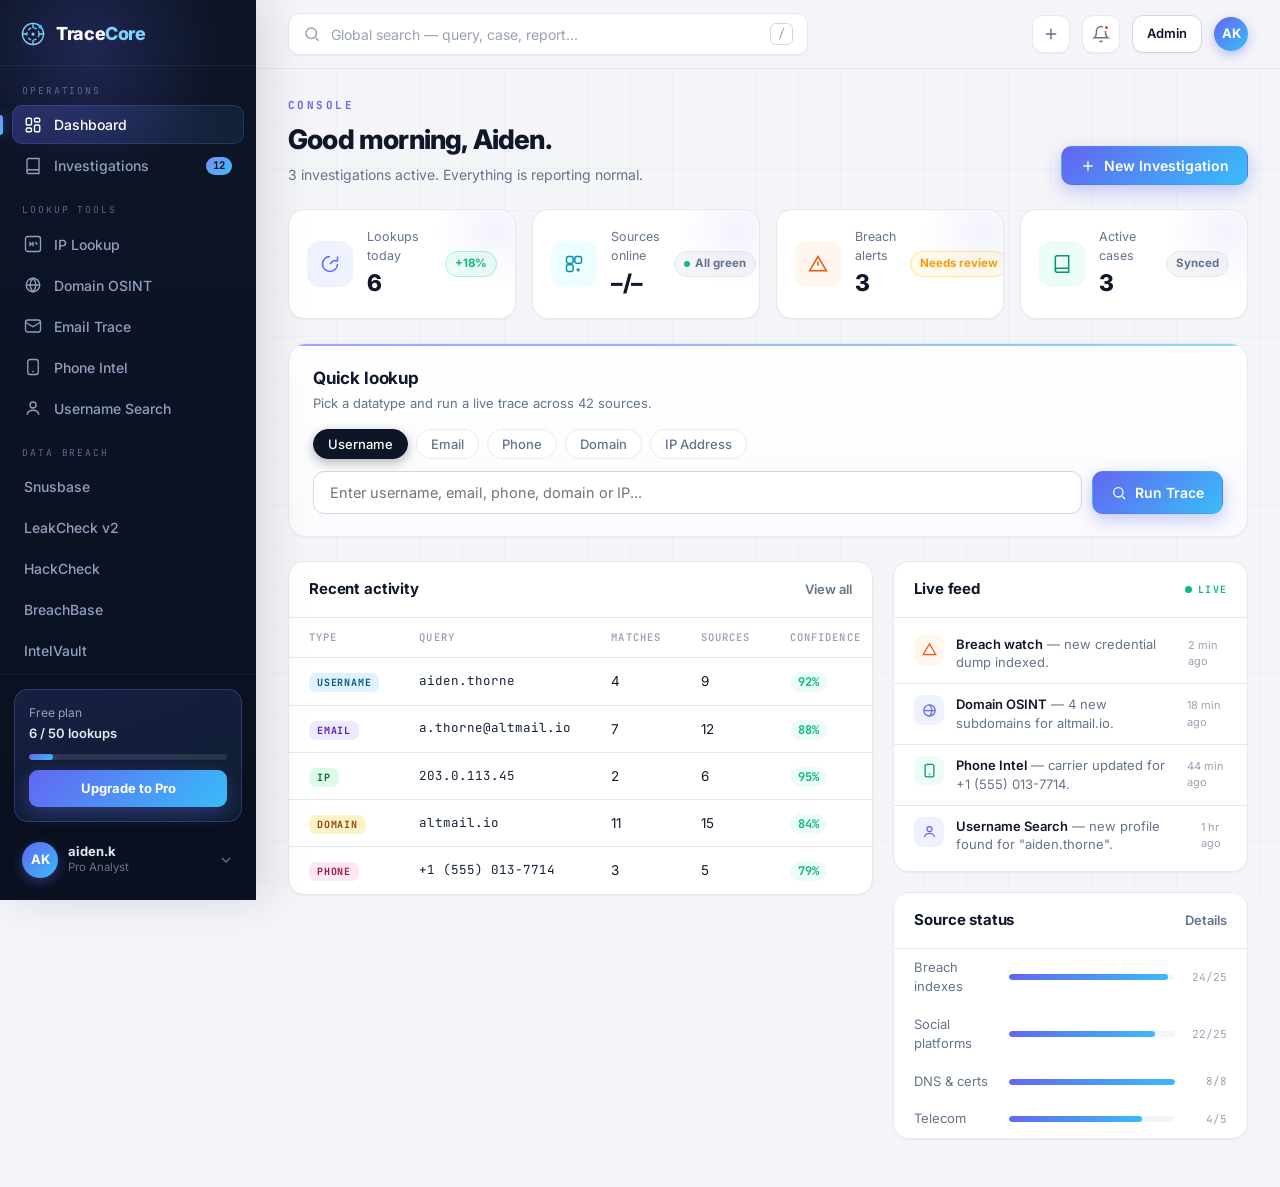
==== commit 4ff689ac: "Add files via upload" ====
--- a/panel.html
+++ b/panel.html
@@ -204,6 +204,7 @@
                         <div class="notif-item"><span class="nl-dot ok"></span><div><strong>Report ready</strong><p>Dossier A-221 exported as PDF</p><small>3 hrs ago</small></div></div>
                     </div>
                 </div>
+                <a href="admin.html" class="btn btn-ghost sm">Admin</a>
                 <span class="avatar sm">AK</span>
             </div>
         </header>
